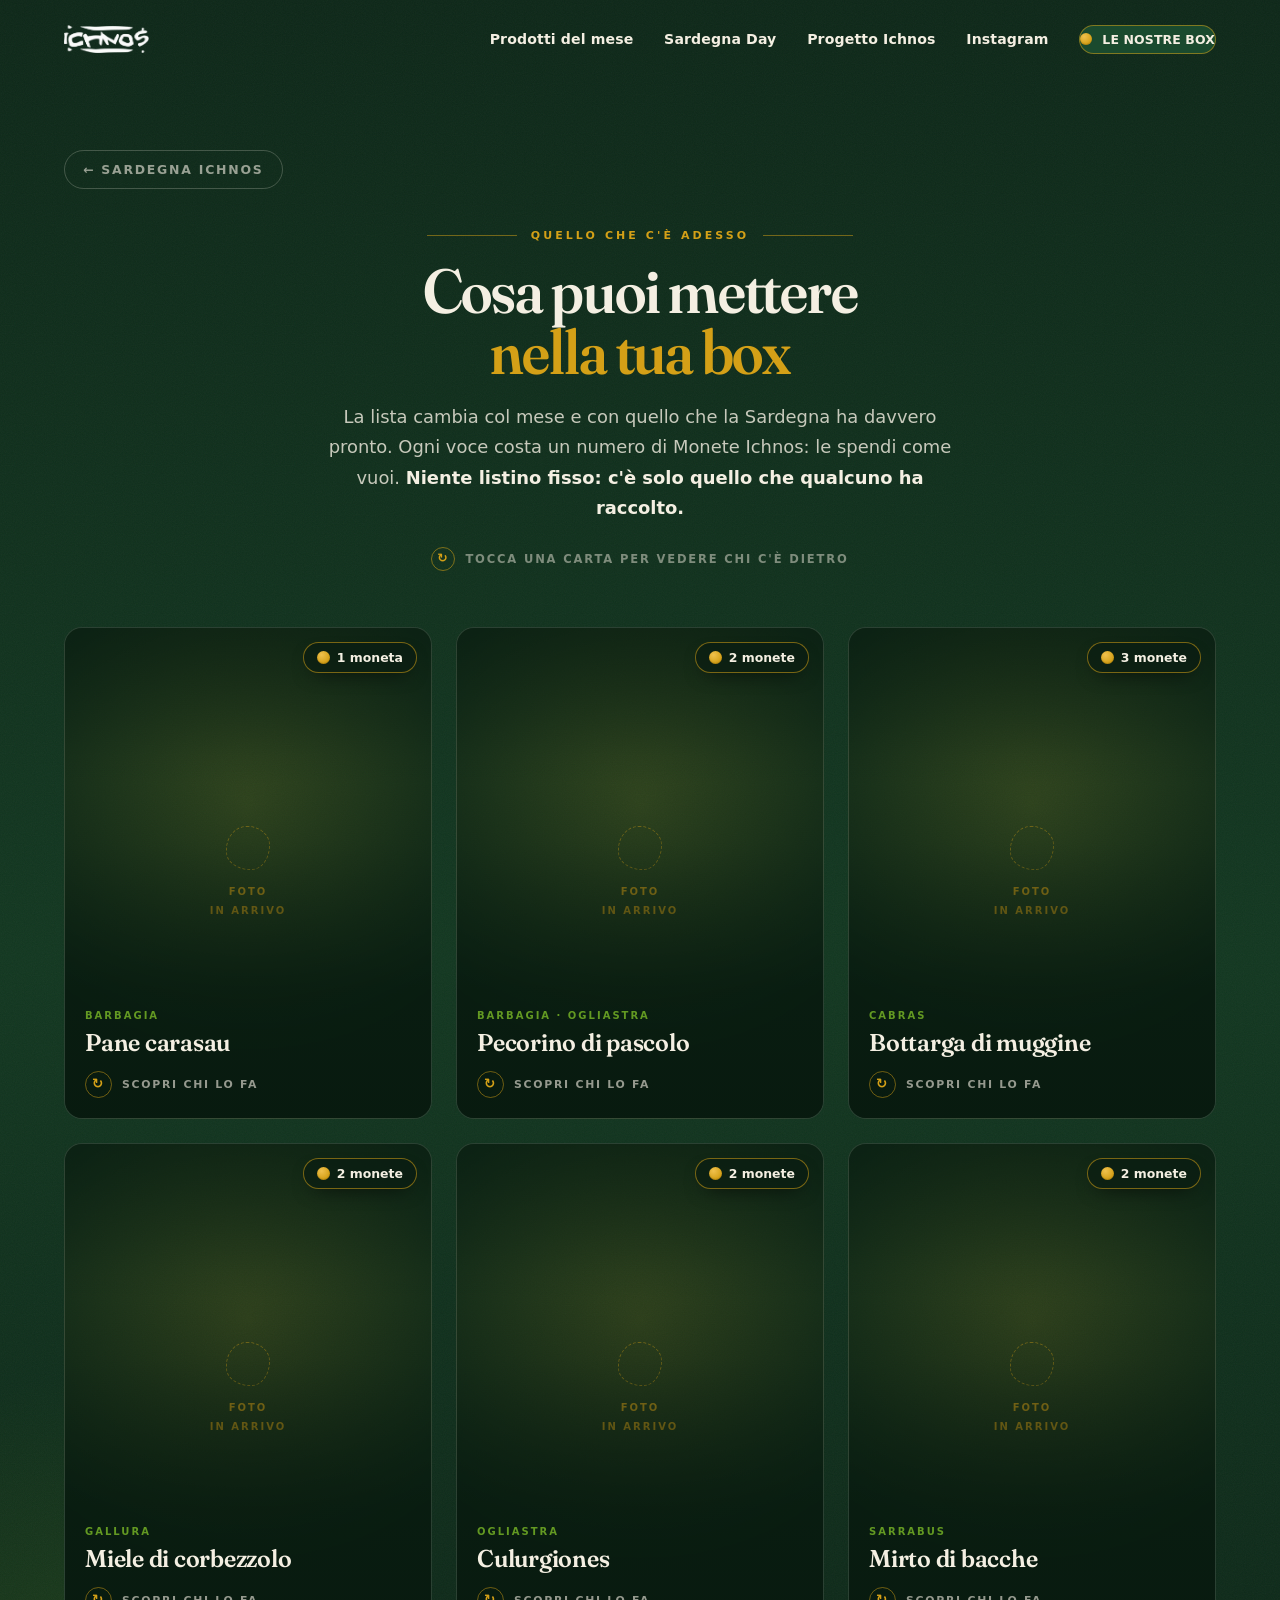
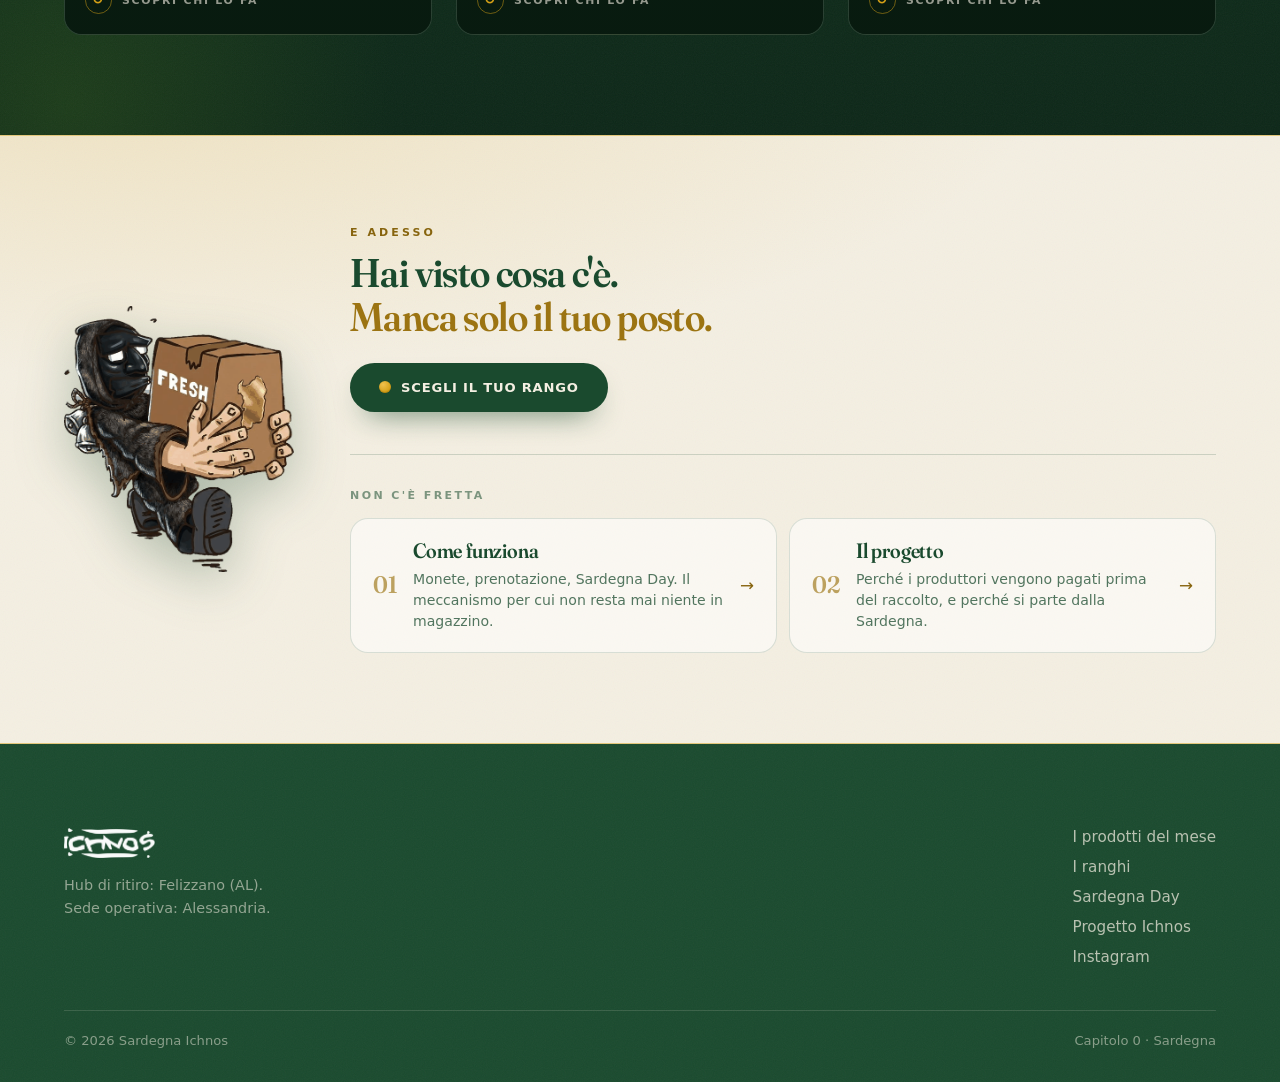
==== prodotti.html @ b957d4f6 "Add files via upload" ====
<!DOCTYPE html>
<html lang="it">
<head>
<meta charset="UTF-8">
<meta name="viewport" content="width=device-width, initial-scale=1">

<title>I prodotti del mese — Sardegna Ichnos</title>
<meta name="description" content="Cosa puoi mettere nella tua box questo mese: prodotti sardi da piccoli produttori, con il costo in Monete Ichnos. Si raccoglie solo ciò che è già prenotato.">
<link rel="canonical" href="https://samuelgavelli.github.io/ichnos-sito/prodotti.html">

<meta property="og:type" content="website">
<meta property="og:locale" content="it_IT">
<meta property="og:site_name" content="Sardegna Ichnos">
<meta property="og:url" content="https://samuelgavelli.github.io/ichnos-sito/prodotti.html">
<meta property="og:title" content="I prodotti del mese — Sardegna Ichnos">
<meta property="og:description" content="Quello che c'è adesso: prodotti sardi da piccoli produttori, col costo in Monete Ichnos.">
<meta property="og:image" content="https://samuelgavelli.github.io/ichnos-sito/img/og-ichnos.jpg">
<meta property="og:image:width" content="1200">
<meta property="og:image:height" content="630">
<meta name="twitter:card" content="summary_large_image">

<link rel="icon" type="image/png" href="favicon.png?v=1">
<link rel="apple-touch-icon" href="favicon.png?v=1">
<meta name="theme-color" content="#1a4a2e">

<link rel="preconnect" href="https://fonts.googleapis.com">
<link rel="preconnect" href="https://fonts.gstatic.com" crossorigin>
<link href="https://fonts.googleapis.com/css2?family=Fraunces:opsz,wght,SOFT,WONK@9..144,400..900,0..100,0..1&display=swap" rel="stylesheet">

<style>
/* ████████████████████████████████████████████████████████████████
   ICHNOS — I PRODOTTI DEL MESE
   1. Base e variabili
   2. Barra di navigazione   (prefisso ichnav-)
   3. Le carte dei prodotti  (prefisso pdm-)
   4. Scorciatoie di rientro (prefisso rientro-)
   5. Footer                 (prefisso ichfoot-)
   6. Movimento ridotto
   ████████████████████████████████████████████████████████████████ */

/* ═══════════════ 1. BASE E VARIABILI ═══════════════ */
:root{
  /* Palette brand */
  --verde-scuro:#1a4a2e;
  --verde-chiaro:#639922;   /* allineato al verde brand usato nei Ranghi */
  --oro:#D4A017;
  --inchiostro:#0d2718;     /* derivata: fondo profondo per il contrasto */
  --panna:#F4EFE2;          /* derivata: bianco caldo, leggibile sul verde */

  --font: system-ui, -apple-system, "Segoe UI", Roboto, sans-serif;
  --display: "Fraunces", Georgia, "Times New Roman", serif;
}

*{box-sizing:border-box;margin:0;padding:0}

html{
  scroll-behavior:smooth;
  -webkit-text-size-adjust:100%; text-size-adjust:100%;
  overflow-x:hidden;
}
/* niente attesa di 300 ms al tocco su niente di cliccabile */
a,button{touch-action:manipulation; -webkit-tap-highlight-color:rgba(212,160,23,.18)}
#ranghi,#prodotti-del-mese,#sardegna-day{scroll-margin-top:86px}
@media (max-width:899px){#ranghi,#prodotti-del-mese,#sardegna-day{scroll-margin-top:74px}}
body{background:var(--inchiostro); overflow-x:hidden}


/* ═══════════════ 2. BARRA DI NAVIGAZIONE ═══════════════ */
.ichnav{
  position:fixed; top:0; left:0; right:0; z-index:1100;   /* SOPRA il pannello: la X resta sempre toccabile */
  background:transparent;
  border-bottom:1px solid transparent;
  font-family:var(--font);
  transition:background .35s ease, border-color .35s ease, box-shadow .35s ease;
}
.ichnav-barra{
  max-width:1280px; margin:0 auto;
  padding:0 clamp(20px,5vw,72px);
  height:78px;
  display:flex; align-items:center; justify-content:space-between;
  transition:height .35s ease;
}
/* stato "scrollato": la barra diventa solida */
.ichnav.ridotta{
  background:rgba(244,239,226,.95);
  backdrop-filter:blur(14px); -webkit-backdrop-filter:blur(14px);
  border-bottom-color:rgba(212,160,23,.45);
  box-shadow:0 2px 22px rgba(13,39,24,.10);
}
.ichnav.ridotta .ichnav-barra{height:62px}

/* menu aperto: la barra sparisce e lascia solo marchio + X sul verde */
.ichnav.menu-aperto,
.ichnav.ridotta.menu-aperto{
  background:transparent; box-shadow:none; border-bottom-color:transparent;
  backdrop-filter:none; -webkit-backdrop-filter:none;
}
.ichnav.menu-aperto .ichnav-logo--chiaro{opacity:1}
.ichnav.menu-aperto .ichnav-logo--scuro{opacity:0}

/* marchio: bianco sull'hero, verde quando la barra diventa solida */
.ichnav-marchio{position:relative; display:block; line-height:0; height:28px; flex:none; transition:height .35s ease}
.ichnav-logo{height:100%; width:auto; display:block; transition:opacity .35s ease}
.ichnav-logo--scuro{position:absolute; top:0; left:0; opacity:0}
.ichnav.ridotta .ichnav-marchio{height:24px}
.ichnav.ridotta .ichnav-logo--chiaro{opacity:0}
.ichnav.ridotta .ichnav-logo--scuro{opacity:1}

.ichnav-linee{display:none; align-items:center; gap:clamp(18px,2.4vw,34px)}
.ichnav-linee a{
  font-size:.88rem; font-weight:600; letter-spacing:.01em;
  color:var(--panna); text-decoration:none; position:relative; padding:6px 0;
  transition:color .3s ease;
}
.ichnav.ridotta .ichnav-linee a{color:var(--verde-scuro)}
.ichnav-linee a::after{
  content:""; position:absolute; left:0; right:100%; bottom:0; height:1.5px;
  background:var(--oro); transition:right .3s ease;
}
.ichnav-linee a:hover{color:var(--oro)}
.ichnav-linee a:hover::after{right:0}

/* ── tasto LE NOSTRE BOX: pastiglia col gettone d'oro ── */
.ichnav-box{
  display:inline-flex; align-items:center; gap:10px;
  padding:12px 22px 12px 17px;
  border-radius:999px;
  background:var(--verde-scuro);
  color:var(--panna)!important;
  border:1.5px solid rgba(212,160,23,.55);
  font-size:.78rem!important; font-weight:800; letter-spacing:.09em; text-transform:uppercase;
  box-shadow:0 12px 28px -16px rgba(13,39,24,.95);
  transition:background .3s ease, color .3s ease, border-color .3s ease,
             transform .25s ease, box-shadow .3s ease;
}
.ichnav-box::after{display:none}
.ichnav-box:hover{
  background:var(--oro); color:var(--verde-scuro)!important; border-color:var(--oro);
  transform:translateY(-2px);
  box-shadow:0 18px 34px -16px rgba(212,160,23,.9);
}
.gettone{
  width:12px; height:12px; border-radius:50%; flex:none;
  background:radial-gradient(circle at 35% 30%,#f0c14d,var(--oro) 70%);
  box-shadow:inset 0 -1px 1px rgba(120,85,0,.35);
  transition:background .3s ease, transform .3s ease;
}
.ichnav-box:hover .gettone{background:var(--verde-scuro); transform:scale(1.2)}

/* ── tasto menu / chiudi ──────────────────────────────────────
   Chiuso: due trattini.  Aperto: pastiglia con scritto CHIUDI e la ✕.
   La parola c'è perché sul telefono una ✕ da sola si perde. */
.ichnav-tasto{
  display:flex; align-items:center; justify-content:flex-end;
  height:48px; padding:0 5px; margin-right:-5px;
  background:none; border:1.5px solid transparent; border-radius:999px;
  cursor:pointer; -webkit-tap-highlight-color:transparent; touch-action:manipulation;
  transition:background .3s ease, border-color .3s ease, padding .35s ease;
}
.ichnav-tratti{
  width:38px; height:48px; flex:none;
  display:flex; flex-direction:column; align-items:center; justify-content:center; gap:7px;
}
.ichnav-tratti i{
  display:block; width:26px; height:2.5px; border-radius:2px; background:var(--panna);
  transition:transform .35s cubic-bezier(.4,0,.2,1), background .3s ease;
}
.ichnav-chiudi{
  max-width:0; overflow:hidden; white-space:nowrap; opacity:0;
  font-size:.72rem; font-weight:800; letter-spacing:.2em; text-transform:uppercase;
  color:var(--panna);
  transition:max-width .35s ease, opacity .25s ease, padding .35s ease;
}
/* stato aperto */
.ichnav-tasto[aria-expanded="true"]{
  background:rgba(244,239,226,.13);
  border-color:rgba(244,239,226,.45);
  padding:0 5px 0 18px;
}
.ichnav-tasto[aria-expanded="true"] .ichnav-chiudi{max-width:90px; opacity:1; padding-right:8px}
.ichnav-tasto[aria-expanded="true"]:hover{background:rgba(212,160,23,.2); border-color:var(--oro)}
.ichnav-tasto[aria-expanded="true"]:active{transform:scale(.95)}

.ichnav.ridotta .ichnav-tratti i{background:var(--verde-scuro)}
.ichnav-tasto[aria-expanded="true"] .ichnav-tratti i,
.ichnav.ridotta .ichnav-tasto[aria-expanded="true"] .ichnav-tratti i{background:var(--panna)}
.ichnav-tasto[aria-expanded="true"] .ichnav-tratti i:nth-child(1){transform:translateY(4.75px) rotate(45deg)}
.ichnav-tasto[aria-expanded="true"] .ichnav-tratti i:nth-child(2){transform:translateY(-4.75px) rotate(-45deg)}

/* ── pannello a cascata ── */
.ichnav-menu{
  position:fixed; inset:0; z-index:1050; background:var(--verde-scuro);
  font-family:var(--font);
  display:flex; flex-direction:column;
  padding:96px 22px 40px;
  padding-bottom:calc(40px + env(safe-area-inset-bottom,0px));
  clip-path:inset(0 0 100% 0);
  transition:clip-path .55s cubic-bezier(.76,0,.24,1);
  overflow-y:auto; -webkit-overflow-scrolling:touch; overscroll-behavior:contain;
}
.ichnav-menu.aperto{clip-path:inset(0 0 0 0)}
/* margin:auto invece di justify-content:center: se il telefono è basso
   il menu scorre invece di tagliare la prima voce */
.ichnav-lista{max-width:820px; width:100%; margin:auto; position:relative; z-index:2}
.ichnav-voce{
  display:flex; align-items:baseline; justify-content:space-between; gap:18px;
  text-decoration:none; color:#fff; padding:20px 0;
  border-bottom:1px solid rgba(255,255,255,.13);
  opacity:0; transform:translateY(18px);
  transition:opacity .5s ease, transform .5s ease, padding-left .3s ease;
}
.ichnav-menu.aperto .ichnav-voce{opacity:1; transform:none}
.ichnav-menu.aperto .ichnav-voce:nth-child(1){transition-delay:.16s}
.ichnav-menu.aperto .ichnav-voce:nth-child(2){transition-delay:.22s}
.ichnav-menu.aperto .ichnav-voce:nth-child(3){transition-delay:.28s}
.ichnav-menu.aperto .ichnav-voce:nth-child(4){transition-delay:.34s}

.ichnav-etichetta{font-size:clamp(1.6rem,7vw,2.4rem); font-weight:800; letter-spacing:-.03em; line-height:1.05}
.ichnav-nota{
  display:block; margin-top:7px; font-size:.83rem; font-weight:400;
  color:rgba(255,255,255,.5);
}
/* sul telefono la freccia si vede sempre: senza mouse non c'è hover */
.ichnav-freccia{color:var(--oro); font-size:1.4rem; flex:none; transition:transform .3s ease}
@media (hover:hover) and (pointer:fine){
  .ichnav-freccia{opacity:0; transform:translateX(-8px); transition:opacity .3s ease, transform .3s ease}
  .ichnav-voce:hover .ichnav-freccia{opacity:1; transform:none}
  .ichnav-voce:hover{padding-left:12px}
}

.ichnav-cta{
  display:flex; align-items:center; justify-content:center; gap:12px;
  margin-top:34px; text-decoration:none;
  background:var(--oro); color:var(--verde-scuro);
  font-weight:800; font-size:1rem; letter-spacing:.06em; text-transform:uppercase;
  padding:19px; border-radius:999px;
  opacity:0; transform:translateY(18px);
  transition:opacity .5s ease .4s, transform .5s ease .4s, background .25s ease;
}
.ichnav-menu.aperto .ichnav-cta{opacity:1; transform:none}
.ichnav-cta .gettone{background:var(--verde-scuro)}
.ichnav-cta:hover{background:var(--panna)}
.ichnav-torna{
  display:block; width:100%; margin-top:14px;
  background:none; border:1px solid rgba(255,255,255,.22); border-radius:999px;
  color:rgba(255,255,255,.7); font-family:inherit;
  font-size:.78rem; font-weight:700; letter-spacing:.14em; text-transform:uppercase;
  padding:15px; cursor:pointer; touch-action:manipulation;
  opacity:0; transform:translateY(18px);
  transition:opacity .5s ease .46s, transform .5s ease .46s, background .25s ease, color .25s ease;
}
.ichnav-menu.aperto .ichnav-torna{opacity:1; transform:none}
.ichnav-torna:hover,.ichnav-torna:active{background:rgba(255,255,255,.08); color:#fff}

.ichnav-piede{
  margin-top:22px; font-size:.76rem; letter-spacing:.16em; text-transform:uppercase;
  color:rgba(255,255,255,.35); text-align:center;
  opacity:0; transition:opacity .5s ease .56s;
}
.ichnav-menu.aperto .ichnav-piede{opacity:1}

.ichnav a:focus-visible,.ichnav-tasto:focus-visible,
.ichnav-menu a:focus-visible,.ichnav-torna:focus-visible{
  outline:2px solid var(--oro); outline-offset:4px;
}

/* sul telefono la barra ruba meno schermo */
@media (max-width:899px){
  .ichnav-barra{height:66px}
  .ichnav.ridotta .ichnav-barra{height:58px}
  .ichnav-marchio{height:25px}
  .ichnav.ridotta .ichnav-marchio{height:22px}
  .ichnav-menu{padding-top:86px}
  .ichnav-etichetta{font-size:clamp(1.5rem,6.4vw,2rem)}
  .ichnav-voce{padding:17px 0}
  .ichnav-cta{margin-top:26px; padding:17px}
}

@media (min-width:900px){
  .ichnav-linee{display:flex}
  .ichnav-tasto{display:none}
  .ichnav-menu{display:none}
}


/* ═══════════════ 3. LE CARTE DEI PRODOTTI ═══════════════ */
.pdm{
  position:relative; overflow:hidden;
  background:linear-gradient(180deg,var(--inchiostro) 0%,#123720 55%,var(--inchiostro) 100%);
  color:var(--panna); font-family:var(--font);
  padding:clamp(72px,10vw,116px) clamp(20px,5vw,72px) clamp(64px,9vw,100px);
}
.pdm::before{
  content:""; position:absolute; z-index:0; pointer-events:none;
  width:700px; height:700px; left:-280px; bottom:-320px;
  background:radial-gradient(circle,rgba(99,153,34,.18),transparent 66%);
}
.pdm::after{
  content:""; position:absolute; inset:0; z-index:0; pointer-events:none; opacity:.05;
  background-image:url("data:image/svg+xml,%3Csvg xmlns='http://www.w3.org/2000/svg' width='140' height='140'%3E%3Cfilter id='n'%3E%3CfeTurbulence type='fractalNoise' baseFrequency='.9' numOctaves='3'/%3E%3C/filter%3E%3Crect width='140' height='140' filter='url(%23n)'/%3E%3C/svg%3E");
}
.pdm-dentro{position:relative; z-index:1; max-width:1160px; margin:0 auto}

/* ── intestazione ── */
.pdm-testa{max-width:660px; margin:0 auto; text-align:center}
.pdm-eyebrow{
  display:flex; align-items:center; justify-content:center; gap:14px;
  font-size:11px; font-weight:700; letter-spacing:.28em; text-transform:uppercase;
  color:var(--oro); margin:0 0 18px;
}
.pdm-eyebrow::before,.pdm-eyebrow::after{
  content:""; height:1px; flex:1; max-width:90px; background:var(--oro); opacity:.5;
}
.pdm-titolo{
  font-family:var(--display);
  font-size:clamp(2.2rem,6.4vw,3.9rem); font-weight:600; line-height:.98;
  letter-spacing:-.02em; margin:0 0 20px;
  font-variation-settings:'SOFT' 40,'WONK' 1,'opsz' 100;
}
.pdm-titolo em{font-style:normal; color:var(--oro); display:block}
.pdm-lead{
  font-size:clamp(1rem,1.4vw,1.16rem); line-height:1.68;
  color:rgba(244,239,226,.8); margin:0 auto;
}
.pdm-lead b{color:var(--panna); font-weight:600}

/* ── suggerimento sotto l'intestazione ── */
.pdm-suggerimento{
  display:flex; align-items:center; justify-content:center; gap:10px;
  margin:24px auto 0; font-size:.72rem; font-weight:800;
  letter-spacing:.16em; text-transform:uppercase; color:rgba(244,239,226,.48);
}
.pdm-suggerimento i{
  font-style:normal; display:grid; place-items:center; flex:none;
  width:24px; height:24px; border-radius:50%; font-size:.78rem; line-height:1;
  border:1px solid rgba(212,160,23,.55); color:var(--oro);
}

/* ── griglia dei prodotti ── */
.pdm-griglia{
  display:grid; grid-template-columns:1fr; gap:20px;
  margin:clamp(34px,5vw,56px) 0 0;
}

/* La carta è un contenitore con prospettiva: l'altezza vale per
   entrambe le facce, quindi si fissa qui e non dipende dal testo. */
.pdm-carta{
  --h:452px;
  position:relative; height:var(--h); perspective:1500px;
  opacity:0; transform:translateY(22px);
  transition:transform .45s cubic-bezier(.2,.8,.3,1);
}
.pdm-carta.is-visibile{
  opacity:1; transform:none;
  transition:opacity .7s ease, transform .7s cubic-bezier(.2,.8,.3,1);
}

.pdm-flip{
  position:relative; width:100%; height:100%;
  transform-style:preserve-3d;
  transition:transform .74s cubic-bezier(.4,.05,.2,1);
}
.pdm-carta.girata .pdm-flip{transform:rotateY(180deg)}

.pdm-faccia{
  position:absolute; inset:0; overflow:hidden;
  border-radius:18px;
  border:1px solid rgba(244,239,226,.13);
  -webkit-backface-visibility:hidden; backface-visibility:hidden;
  transition:border-color .4s ease, box-shadow .45s ease;
}

/* ═══ FRONTE: foto a tutto campo, costo in monete, nome ═══ */
.pdm-fronte{
  background:radial-gradient(circle at 50% 36%,rgba(212,160,23,.16),rgba(13,39,24,.94) 72%);
  color:var(--panna); cursor:pointer;
}
.pdm-foto{position:absolute; inset:0; display:grid; place-items:center; overflow:hidden}
.pdm-foto img{
  width:100%; height:100%; object-fit:cover; display:block;
  transition:transform .8s cubic-bezier(.2,.8,.3,1);
}
.pdm-foto.vuota img{display:none}
.pdm-segnaposto{
  display:none; text-align:center; padding:18px;
  font-size:10px; font-weight:700; letter-spacing:.2em; text-transform:uppercase;
  color:rgba(212,160,23,.8); line-height:1.9;
}
.pdm-foto.vuota .pdm-segnaposto{display:block}
.pdm-segnaposto span{
  display:block; width:44px; height:44px; margin:0 auto 12px;
  border:1.5px dashed rgba(212,160,23,.5);
  border-radius:48% 52% 43% 57% / 55% 45% 58% 42%;
}
/* velo: rende leggibile il testo su qualsiasi foto */
.pdm-velo{
  position:absolute; inset:0; pointer-events:none;
  background:
    linear-gradient(to top,rgba(8,26,15,.96) 0%,rgba(8,26,15,.8) 26%,rgba(8,26,15,.2) 56%,rgba(8,26,15,0) 74%),
    linear-gradient(to bottom,rgba(8,26,15,.5),rgba(8,26,15,0) 32%);
}
.pdm-costo{
  position:absolute; top:14px; right:14px; z-index:2;
  display:inline-flex; align-items:center; gap:7px;
  padding:7px 13px; border-radius:999px;
  background:rgba(9,28,17,.6);
  -webkit-backdrop-filter:blur(8px); backdrop-filter:blur(8px);
  border:1px solid rgba(212,160,23,.55);
  font-size:.78rem; font-weight:800; color:var(--panna);
  font-variant-numeric:tabular-nums; white-space:nowrap;
  box-shadow:0 8px 20px -10px rgba(0,0,0,.8);
}
.pdm-gettone{
  width:13px; height:13px; border-radius:50%; flex:none;
  background:radial-gradient(circle at 35% 30%,#f0c14d,var(--oro) 70%);
  box-shadow:inset 0 -1px 1px rgba(120,85,0,.35);
}
.pdm-fronte-testo{position:absolute; left:0; right:0; bottom:0; z-index:2; padding:22px 20px 20px}
.pdm-zona{
  font-size:10px; font-weight:800; letter-spacing:.2em; text-transform:uppercase;
  color:var(--verde-chiaro); margin:0 0 8px;
}
.pdm-nome{
  font-family:var(--display); font-size:clamp(1.3rem,3.4vw,1.52rem);
  font-weight:600; line-height:1.12; letter-spacing:-.01em; margin:0;
  font-variation-settings:'SOFT' 40,'WONK' 1,'opsz' 60;
}
.pdm-gira{
  display:inline-flex; align-items:center; gap:10px; margin:14px 0 0;
  font-size:.68rem; font-weight:800; letter-spacing:.16em; text-transform:uppercase;
  color:rgba(244,239,226,.6); transition:color .3s ease;
}
.pdm-gira i{
  font-style:normal; display:grid; place-items:center; flex:none;
  width:27px; height:27px; border-radius:50%; font-size:.85rem; line-height:1;
  border:1px solid rgba(212,160,23,.5); color:var(--oro);
  transition:background .35s ease, color .35s ease, border-color .35s ease, transform .55s ease;
}

/* ═══ RETRO: produttore, località, descrizione ═══ */
.pdm-retro{
  transform:rotateY(180deg);
  background:linear-gradient(158deg,#16412a 0%,#0d2718 64%);
  border-color:rgba(212,160,23,.32);
  color:var(--panna);
  display:grid; grid-template-rows:auto auto minmax(0,1fr) auto;
  padding:22px 20px 18px;
}
.pdm-retro::before{
  content:""; position:absolute; left:20px; right:20px; top:0; height:2px;
  background:linear-gradient(90deg,transparent,var(--oro),transparent); opacity:.6;
}
.pdm-retro-testa{margin-bottom:14px}
.pdm-retro-nome{
  font-family:var(--display); font-size:1.24rem; font-weight:600;
  line-height:1.15; letter-spacing:-.01em; margin:0;
  font-variation-settings:'SOFT' 40,'WONK' 1,'opsz' 60;
}

/* scheda sempre visibile: non scorre mai */
.pdm-scheda{margin:0; border-top:1px solid rgba(244,239,226,.14)}
.pdm-scheda>div{
  display:flex; align-items:center; justify-content:space-between; gap:14px;
  padding:8px 0; border-bottom:1px solid rgba(244,239,226,.09);
}
.pdm-scheda dt{
  font-size:9px; font-weight:800; letter-spacing:.18em; text-transform:uppercase;
  color:rgba(244,239,226,.42); flex:none;
}
.pdm-scheda dd{
  margin:0; font-size:.82rem; font-weight:600; text-align:right;
  display:inline-flex; align-items:center; gap:7px; color:rgba(244,239,226,.9);
}
.pdm-attesa{
  width:7px; height:7px; border-radius:50%; flex:none; background:var(--oro);
  animation:pdm-respira 2.6s ease-in-out infinite;
}
@keyframes pdm-respira{0%,100%{opacity:1}50%{opacity:.3}}

/* la descrizione lunga: unica parte che scorre */
.pdm-retro-scroll{position:relative; min-height:0; margin:14px 0 12px}
.pdm-retro-corpo{
  height:100%; overflow-y:auto; padding-right:6px;
  scrollbar-width:thin; scrollbar-color:rgba(212,160,23,.45) transparent;
  -webkit-overflow-scrolling:touch; overscroll-behavior:contain;
}
.pdm-retro-corpo::-webkit-scrollbar{width:3px}
.pdm-retro-corpo::-webkit-scrollbar-thumb{background:rgba(212,160,23,.45); border-radius:3px}
.pdm-sfuma{
  position:absolute; left:0; right:6px; bottom:0; height:36px; pointer-events:none;
  background:linear-gradient(to top,#0d2718 8%,rgba(13,39,24,0));
  opacity:0; transition:opacity .3s ease;
}
.pdm-retro-scroll.ha-altro .pdm-sfuma{opacity:1}
.pdm-desc{margin:0; font-size:.89rem; line-height:1.64; color:rgba(244,239,226,.78)}

.pdm-retro-piede{
  display:flex; align-items:center; justify-content:space-between; gap:12px;
  padding-top:14px; border-top:1px solid rgba(244,239,226,.12);
}
.pdm-costo--retro{
  position:static; top:auto; right:auto; padding:6px 11px; font-size:.74rem;
  background:rgba(212,160,23,.12); box-shadow:none;
  -webkit-backdrop-filter:none; backdrop-filter:none;
}
.pdm-torna{
  appearance:none; -webkit-appearance:none; cursor:pointer;
  display:inline-flex; align-items:center; gap:8px;
  padding:10px 15px; border-radius:999px;
  background:none; border:1px solid rgba(244,239,226,.24);
  color:rgba(244,239,226,.72); font-family:var(--font);
  font-size:.66rem; font-weight:800; letter-spacing:.16em; text-transform:uppercase;
  transition:border-color .3s ease, color .3s ease, background .3s ease;
}
.pdm-torna:hover{border-color:var(--oro); color:var(--oro); background:rgba(212,160,23,.08)}

.pdm a:focus-visible,.pdm-torna:focus-visible{outline:3px solid var(--oro); outline-offset:3px}
.pdm-fronte:focus-visible{outline:3px solid var(--oro); outline-offset:-5px}

@media (hover:hover) and (pointer:fine){
  .pdm-carta.is-visibile:hover{transform:translateY(-6px)}
  .pdm-carta:hover .pdm-faccia{
    border-color:rgba(212,160,23,.5);
    box-shadow:0 30px 56px -28px rgba(0,0,0,.65);
  }
  .pdm-carta:hover .pdm-foto img{transform:scale(1.06)}
  .pdm-carta:hover .pdm-gira{color:var(--panna)}
  .pdm-carta:hover .pdm-gira i{background:var(--oro); color:#0d2718; transform:rotate(180deg)}
}

/* ── telefono: striscia che si sfoglia col dito ── */
@media (max-width:639px){
  .pdm{padding-left:16px; padding-right:16px}
  .pdm-griglia{
    display:flex; gap:14px; margin-top:32px;
    margin-left:calc(clamp(20px,5vw,72px) * -1);
    margin-right:calc(clamp(20px,5vw,72px) * -1);
    padding:4px clamp(20px,5vw,72px);
    overflow-x:auto; overscroll-behavior-x:contain;
    scroll-snap-type:x mandatory;
    scroll-padding-left:clamp(20px,5vw,72px);
    -webkit-overflow-scrolling:touch; scrollbar-width:none;
  }
  .pdm-griglia::-webkit-scrollbar{display:none}
  .pdm-carta{--h:470px; flex:0 0 79%; max-width:306px; scroll-snap-align:start}
  .pdm-fronte-testo{padding:20px 18px 18px}
  .pdm-retro{padding:20px 18px 16px}
  .pdm-desc{font-size:.86rem}
  .pdm-scorri{display:flex}
}
.pdm-scorri{
  display:none; align-items:center; justify-content:center; gap:9px;
  margin-top:16px; font-size:.74rem; font-weight:700;
  letter-spacing:.18em; text-transform:uppercase; color:rgba(244,239,226,.45);
}
.pdm-scorri span{animation:pdm-dito 2.2s ease-in-out infinite}
@keyframes pdm-dito{0%,100%{transform:translateX(0)}50%{transform:translateX(6px)}}

@media (min-width:640px){
  .pdm-griglia{grid-template-columns:repeat(2,1fr)}
  .pdm-carta{--h:474px}
}
@media (min-width:1000px){
  .pdm-griglia{grid-template-columns:repeat(3,1fr); gap:24px}
  .pdm-carta{--h:492px}
}




/* ═══════════════ 4. SCORCIATOIE DI RIENTRO ═══════════════ */
/* Unica fascia chiara della pagina: carta, non verde.
   L'oro puro non regge su fondo chiaro, qui si usa --oro-terra. */
.rientro{
  --oro-terra:#9c7412;   /* oro per i corpi grandi */
  --oro-fine:#87640e;    /* oro per i testi piccoli: più scuro, leggibile */
  position:relative; overflow:hidden;
  background:var(--panna); color:var(--verde-scuro); font-family:var(--font);
  border-top:1px solid rgba(212,160,23,.5);
  border-bottom:1px solid rgba(212,160,23,.5);
  padding:clamp(58px,8vw,90px) clamp(20px,5vw,72px);
}
.rientro::before{
  content:""; position:absolute; inset:0; pointer-events:none;
  background:radial-gradient(120% 82% at 10% -10%,rgba(212,160,23,.16),transparent 60%);
}
.rientro::after{
  content:""; position:absolute; inset:0; pointer-events:none; opacity:.05;
  background-image:url("data:image/svg+xml,%3Csvg xmlns='http://www.w3.org/2000/svg' width='140' height='140'%3E%3Cfilter id='n'%3E%3CfeTurbulence type='fractalNoise' baseFrequency='.9' numOctaves='3'/%3E%3C/filter%3E%3Crect width='140' height='140' filter='url(%23n)'/%3E%3C/svg%3E");
}
.rientro-dentro{
  position:relative; z-index:1; max-width:1160px; margin:0 auto;
  display:grid; gap:clamp(18px,4vw,44px); align-items:center;
}
.rientro-mascotte{
  width:min(200px,50vw); height:auto; display:block; margin:0 auto;
  filter:drop-shadow(0 16px 26px rgba(26,74,46,.3));
}
.rientro-occhiello{
  font-size:11px; font-weight:800; letter-spacing:.28em; text-transform:uppercase;
  color:var(--oro-fine); margin:0 0 12px;
}
.rientro-titolo{
  font-family:var(--display);
  font-variation-settings:'SOFT' 40,'WONK' 1,'opsz' 90;
  font-size:clamp(1.6rem,4.4vw,2.5rem); font-weight:600;
  letter-spacing:-.015em; line-height:1.1; margin:0 0 24px;
  color:var(--verde-scuro);
}
.rientro-titolo em{font-style:normal; color:var(--oro-terra); display:block}
.rientro-tasti{display:flex; flex-wrap:wrap; gap:12px}
.rientro-btn{
  display:inline-flex; align-items:center; justify-content:center; gap:10px;
  padding:16px 28px; border-radius:999px; text-decoration:none;
  background:var(--verde-scuro); color:var(--panna);
  font-weight:800; font-size:.82rem; letter-spacing:.06em; text-transform:uppercase;
  border:1.5px solid transparent;
  box-shadow:0 14px 30px -16px rgba(26,74,46,.9);
  transition:background .3s ease, color .3s ease, transform .25s ease, box-shadow .3s ease;
}
.rientro-btn:hover{
  background:var(--verde-chiaro); color:#0d2718; transform:translateY(-2px);
  box-shadow:0 18px 34px -16px rgba(99,153,34,.9);
}
.rientro-btn .freccia{transition:transform .3s ease}
.rientro-btn:hover .freccia{transform:translateX(4px)}
.rientro a:focus-visible{outline:3px solid var(--verde-scuro); outline-offset:3px}

/* ── DUE PORTE — come funziona / il progetto ── */
.porte{margin-top:clamp(30px,5vw,42px); padding-top:clamp(26px,4vw,34px);
  border-top:1px solid rgba(26,74,46,.18)}
.porte-occhiello{font-size:11px; font-weight:700; letter-spacing:.22em;
  text-transform:uppercase; color:rgba(26,74,46,.55); margin:0 0 16px}
.porte-griglia{display:grid; gap:12px}
.porta{
  position:relative; overflow:hidden;
  display:grid; grid-template-columns:auto 1fr auto; align-items:center; gap:16px;
  padding:20px 22px; border-radius:18px; text-decoration:none;
  background:rgba(255,255,255,.55); border:1px solid rgba(26,74,46,.15);
  color:var(--verde-scuro);
  transition:border-color .3s ease, background .3s ease, transform .3s ease, box-shadow .3s ease;
}
.porta::before{content:""; position:absolute; left:0; top:50%; transform:translateY(-50%);
  width:3px; height:0; background:var(--oro); border-radius:0 3px 3px 0;
  transition:height .35s ease}
.porta-num{font-family:var(--display); font-variation-settings:'SOFT' 40,'WONK' 1,'opsz' 90;
  font-size:1.5rem; font-weight:600; color:var(--oro-terra); opacity:.65; line-height:1;
  transition:opacity .3s ease}
.porta-titolo{display:block; font-family:var(--display);
  font-variation-settings:'SOFT' 40,'WONK' 1,'opsz' 90;
  font-size:clamp(1.12rem,3.4vw,1.3rem); font-weight:600;
  letter-spacing:-.01em; line-height:1.2; margin-bottom:5px}
.porta-nota{display:block; font-size:.88rem; line-height:1.5; color:rgba(26,74,46,.75)}
.porta-freccia{font-size:1.05rem; color:var(--oro-fine); transition:transform .3s ease}
.porta:hover{
  background:#fff; border-color:rgba(212,160,23,.6); transform:translateY(-2px);
  box-shadow:0 16px 30px -20px rgba(26,74,46,.55);
}
.porta:hover::before{height:52%}
.porta:hover .porta-num{opacity:1}
.porta:hover .porta-freccia{transform:translateX(5px)}
@media (min-width:760px){.porte-griglia{grid-template-columns:1fr 1fr}}

@media (max-width:639px){
  .rientro-tasti{flex-direction:column}
  .rientro-btn{width:100%}
}
@media (min-width:760px){
  .rientro-dentro{grid-template-columns:auto 1fr; gap:clamp(30px,5vw,56px)}
  .rientro-mascotte{margin:0; width:min(230px,24vw)}
}

/* briciola: torna alla home, in alto a sinistra */
.pdm-indietro{
  display:inline-flex; align-items:center; gap:8px;
  margin-bottom:clamp(26px,4vw,40px);
  font-size:.78rem; font-weight:700; letter-spacing:.14em; text-transform:uppercase;
  color:rgba(244,239,226,.6); text-decoration:none;
  border:1px solid rgba(244,239,226,.22); border-radius:999px;
  padding:11px 18px; touch-action:manipulation;
  transition:color .25s ease, border-color .25s ease, background .25s ease;
}
.pdm-indietro:hover{color:var(--oro); border-color:rgba(212,160,23,.6); background:rgba(212,160,23,.08)}

/* questa è una pagina intera, non una sezione: più aria sotto la barra */
.pdm-pagina{padding-top:clamp(104px,14vw,150px)}


/* ═══════════════ 5. FOOTER ═══════════════ */
.ichfoot{
  background:var(--verde-scuro);
  color:var(--panna);
  font-family:var(--font);
  padding:clamp(56px,8vw,84px) clamp(24px,5vw,72px) 34px;
  position:relative;
  overflow:hidden;
}
.ichfoot::before{
  content:""; position:absolute; inset:0; pointer-events:none; opacity:.05;
  background-image:url("data:image/svg+xml,%3Csvg xmlns='http://www.w3.org/2000/svg' width='140' height='140'%3E%3Cfilter id='n'%3E%3CfeTurbulence type='fractalNoise' baseFrequency='.9' numOctaves='3'/%3E%3C/filter%3E%3Crect width='140' height='140' filter='url(%23n)'/%3E%3C/svg%3E");
}
.ichfoot-inner{max-width:1160px; margin:0 auto; position:relative; z-index:2}

/* ---------- Marchio, indirizzi, link ---------- */
.ichfoot-alto{
  display:flex; flex-wrap:wrap; gap:34px; justify-content:space-between;
  align-items:flex-start; padding:0;
}
.ichfoot-logo{height:30px; width:auto; display:block}
.ichfoot-sede{
  margin:16px 0 0; font-size:.9rem; line-height:1.6;
  color:rgba(244,239,226,.55); max-width:280px;
}
.ichfoot-link{display:flex; flex-direction:column; gap:12px}
.ichfoot-link a{
  color:rgba(244,239,226,.72); text-decoration:none; font-size:.95rem;
  transition:color .2s ease;
}
.ichfoot-link a:hover{color:var(--oro)}
.ichfoot-riga{
  margin-top:44px; padding-top:22px;
  border-top:1px solid rgba(244,239,226,.14);
  display:flex; flex-wrap:wrap; gap:12px; justify-content:space-between;
  font-size:.82rem; color:rgba(244,239,226,.5);
}
.ichfoot a:focus-visible{outline:3px solid var(--oro); outline-offset:3px}


/* ═══════════════ 6. MOVIMENTO RIDOTTO ═══════════════ */
@media (prefers-reduced-motion: reduce) {
  *, *::before, *::after {
    animation: none !important;
    transition-duration: .01ms !important;
  }
  html { scroll-behavior: auto; }
  .pdm-carta { opacity: 1; transform: none; }
}
</style>
</head>
<body>

<!-- ████████████████████████████████████████████████████████████
     BARRA DI NAVIGAZIONE
     ████████████████████████████████████████████████████████████ -->
<header class="ichnav" id="ichnav">
  <div class="ichnav-barra">
    <a href="index.html" class="ichnav-marchio" aria-label="Ichnos — home">
      <img class="ichnav-logo ichnav-logo--chiaro" src="img/logo-bianco.png" alt="Ichnos">
      <img class="ichnav-logo ichnav-logo--scuro" src="img/logo-verde.png" alt="" aria-hidden="true">
    </a>

    <nav class="ichnav-linee" aria-label="Principale">
      <a href="#prodotti-del-mese">Prodotti del mese</a>
      <a href="index.html#sardegna-day">Sardegna Day</a>
      <a href="progetto.html">Progetto Ichnos</a>
      <a href="https://instagram.com/projectichnos" target="_blank" rel="noopener">Instagram</a>
      <a href="index.html#ranghi" class="ichnav-box"><span class="gettone" aria-hidden="true"></span>Le nostre BOX</a>
    </nav>

    <button class="ichnav-tasto" id="ichnavTasto" aria-expanded="false"
            aria-controls="ichnavMenu" aria-label="Apri il menu">
      <span class="ichnav-chiudi" aria-hidden="true">Chiudi</span>
      <span class="ichnav-tratti" aria-hidden="true"><i></i><i></i></span>
    </button>
  </div>
</header>

<nav class="ichnav-menu" id="ichnavMenu" aria-label="Menu">
  <div class="ichnav-lista">
    <a class="ichnav-voce" href="#prodotti-del-mese">
      <span class="ichnav-etichetta">Prodotti del mese
        <span class="ichnav-nota">Cosa arriva nella box di questo mese</span>
      </span>
      <span class="ichnav-freccia" aria-hidden="true">→</span>
    </a>
    <a class="ichnav-voce" href="index.html#sardegna-day">
      <span class="ichnav-etichetta">Sardegna Day
        <span class="ichnav-nota">Il ciclo del mese, dal vivo</span>
      </span>
      <span class="ichnav-freccia" aria-hidden="true">→</span>
    </a>
    <a class="ichnav-voce" href="progetto.html">
      <span class="ichnav-etichetta">Progetto Ichnos
        <span class="ichnav-nota">Il metodo, il sigillo, le prossime regioni</span>
      </span>
      <span class="ichnav-freccia" aria-hidden="true">→</span>
    </a>
    <a class="ichnav-voce" href="https://instagram.com/projectichnos" target="_blank" rel="noopener">
      <span class="ichnav-etichetta">Instagram
        <span class="ichnav-nota">@projectichnos</span>
      </span>
      <span class="ichnav-freccia" aria-hidden="true">→</span>
    </a>

    <a class="ichnav-cta" href="index.html#ranghi"><span class="gettone" aria-hidden="true"></span>Le nostre BOX</a>

    <!-- secondo modo per uscire: in fondo, dove arriva il pollice -->
    <button class="ichnav-torna" type="button" id="ichnavTorna">&larr; Torna alla pagina</button>
    <p class="ichnav-piede">Hub di ritiro · Felizzano (AL)</p>
  </div>
</nav>


<!-- ████████████████████████████████████████████████████████████
     I PRODOTTI DEL MESE
     ⚙️ DA AGGIORNARE OGNI MESE: le 6 carte qui sotto.
     Foto in /img/prodotti/ (jpg, lato lungo ~1200px).
     Finché la foto manca, la carta mostra da sola il segnaposto.
     ████████████████████████████████████████████████████████████ -->
<section class="pdm pdm-pagina" id="prodotti-del-mese">
  <div class="pdm-dentro">

    <a class="pdm-indietro" href="index.html">&larr; Sardegna Ichnos</a>

    <div class="pdm-testa">
      <p class="pdm-eyebrow">Quello che c'è adesso</p>
      <h1 class="pdm-titolo">Cosa puoi mettere<em>nella tua box</em></h1>
      <p class="pdm-lead">
        La lista cambia col mese e con quello che la Sardegna ha davvero pronto.
        Ogni voce costa un numero di Monete Ichnos: le spendi come vuoi.
        <b>Niente listino fisso: c'è solo quello che qualcuno ha raccolto.</b>
      </p>
      <p class="pdm-suggerimento"><i aria-hidden="true">&#8635;</i>Tocca una carta per vedere chi c'&egrave; dietro</p>
    </div>

    <div class="pdm-griglia">

      <!-- ─────────── Pane carasau ─────────── -->
      <article class="pdm-carta">
        <div class="pdm-flip">

          <!-- FRONTE -->
          <div class="pdm-fronte pdm-faccia" role="button" tabindex="0" aria-expanded="false"
               aria-label="Pane carasau — 1 moneta. Apri la scheda del produttore">
            <div class="pdm-foto">
              <img src="img/prodotti/pane-carasau.jpg" alt="Pane carasau" decoding="async"
                   onerror="this.closest('.pdm-foto').classList.add('vuota')">
              <p class="pdm-segnaposto" aria-hidden="true"><span></span>Foto<br>in arrivo</p>
            </div>
            <div class="pdm-velo" aria-hidden="true"></div>
            <span class="pdm-costo"><span class="pdm-gettone" aria-hidden="true"></span>1&nbsp;moneta</span>
            <div class="pdm-fronte-testo">
              <p class="pdm-zona">Barbagia</p>
              <h3 class="pdm-nome">Pane carasau</h3>
              <p class="pdm-gira"><i aria-hidden="true">&#8635;</i>Scopri chi lo fa</p>
            </div>
          </div>

          <!-- RETRO -->
          <div class="pdm-retro pdm-faccia">

            <div class="pdm-retro-testa">
              <p class="pdm-zona">Barbagia</p>
              <h4 class="pdm-retro-nome">Pane carasau</h4>
            </div>

            <dl class="pdm-scheda">
              <div><dt>Produttore</dt><dd><span class="pdm-attesa" aria-hidden="true"></span>In conferma</dd></div>
              <div><dt>Localit&agrave;</dt><dd>Barbagia (NU)</dd></div>
              <div><dt>Disponibilit&agrave;</dt><dd>Tutto l'anno</dd></div>
            </dl>

            <div class="pdm-retro-scroll">
              <div class="pdm-retro-corpo"><p class="pdm-desc">Sfogliato a mano e cotto due volte: la prima per gonfiarlo, la seconda per farlo durare. Nasce come pane da pastore &mdash; doveva reggere settimane di transumanza senza un solo conservante, e regge ancora. Sottile, croccante, si spezza con un rumore che riconosci a occhi chiusi.</p></div>
              <span class="pdm-sfuma" aria-hidden="true"></span>
            </div>

            <div class="pdm-retro-piede">
              <button class="pdm-torna" type="button">&larr;&ensp;Torna</button>
              <span class="pdm-costo pdm-costo--retro"><span class="pdm-gettone" aria-hidden="true"></span>1&nbsp;moneta</span>
            </div>

          </div>

        </div>
      </article>

      <!-- ─────────── Pecorino di pascolo ─────────── -->
      <article class="pdm-carta">
        <div class="pdm-flip">

          <!-- FRONTE -->
          <div class="pdm-fronte pdm-faccia" role="button" tabindex="0" aria-expanded="false"
               aria-label="Pecorino di pascolo — 2 monete. Apri la scheda del produttore">
            <div class="pdm-foto">
              <img src="img/prodotti/pecorino.jpg" alt="Pecorino di pascolo" loading="lazy" decoding="async"
                   onerror="this.closest('.pdm-foto').classList.add('vuota')">
              <p class="pdm-segnaposto" aria-hidden="true"><span></span>Foto<br>in arrivo</p>
            </div>
            <div class="pdm-velo" aria-hidden="true"></div>
            <span class="pdm-costo"><span class="pdm-gettone" aria-hidden="true"></span>2&nbsp;monete</span>
            <div class="pdm-fronte-testo">
              <p class="pdm-zona">Barbagia &middot; Ogliastra</p>
              <h3 class="pdm-nome">Pecorino di pascolo</h3>
              <p class="pdm-gira"><i aria-hidden="true">&#8635;</i>Scopri chi lo fa</p>
            </div>
          </div>

          <!-- RETRO -->
          <div class="pdm-retro pdm-faccia">

            <div class="pdm-retro-testa">
              <p class="pdm-zona">Barbagia &middot; Ogliastra</p>
              <h4 class="pdm-retro-nome">Pecorino di pascolo</h4>
            </div>

            <dl class="pdm-scheda">
              <div><dt>Produttore</dt><dd><span class="pdm-attesa" aria-hidden="true"></span>In conferma</dd></div>
              <div><dt>Localit&agrave;</dt><dd>Barbagia e Ogliastra</dd></div>
              <div><dt>Disponibilit&agrave;</dt><dd>Cambia col pascolo</dd></div>
            </dl>

            <div class="pdm-retro-scroll">
              <div class="pdm-retro-corpo"><p class="pdm-desc">Latte di greggi che mangiano erba vera, non mangime. Per questo il sapore non &egrave; mai identico: a primavera resta dolce ed erbaceo, d'estate si asciuga e diventa sapido. Non correggiamo nulla per farlo somigliare a s&eacute; stesso: ti diciamo prima com'&egrave; venuto.</p></div>
              <span class="pdm-sfuma" aria-hidden="true"></span>
            </div>

            <div class="pdm-retro-piede">
              <button class="pdm-torna" type="button">&larr;&ensp;Torna</button>
              <span class="pdm-costo pdm-costo--retro"><span class="pdm-gettone" aria-hidden="true"></span>2&nbsp;monete</span>
            </div>

          </div>

        </div>
      </article>

      <!-- ─────────── Bottarga di muggine ─────────── -->
      <article class="pdm-carta">
        <div class="pdm-flip">

          <!-- FRONTE -->
          <div class="pdm-fronte pdm-faccia" role="button" tabindex="0" aria-expanded="false"
               aria-label="Bottarga di muggine — 3 monete. Apri la scheda del produttore">
            <div class="pdm-foto">
              <img src="img/prodotti/bottarga.jpg" alt="Bottarga di muggine" loading="lazy" decoding="async"
                   onerror="this.closest('.pdm-foto').classList.add('vuota')">
              <p class="pdm-segnaposto" aria-hidden="true"><span></span>Foto<br>in arrivo</p>
            </div>
            <div class="pdm-velo" aria-hidden="true"></div>
            <span class="pdm-costo"><span class="pdm-gettone" aria-hidden="true"></span>3&nbsp;monete</span>
            <div class="pdm-fronte-testo">
              <p class="pdm-zona">Cabras</p>
              <h3 class="pdm-nome">Bottarga di muggine</h3>
              <p class="pdm-gira"><i aria-hidden="true">&#8635;</i>Scopri chi lo fa</p>
            </div>
          </div>

          <!-- RETRO -->
          <div class="pdm-retro pdm-faccia">

            <div class="pdm-retro-testa">
              <p class="pdm-zona">Cabras</p>
              <h4 class="pdm-retro-nome">Bottarga di muggine</h4>
            </div>

            <dl class="pdm-scheda">
              <div><dt>Produttore</dt><dd><span class="pdm-attesa" aria-hidden="true"></span>In conferma</dd></div>
              <div><dt>Localit&agrave;</dt><dd>Cabras (OR)</dd></div>
              <div><dt>Disponibilit&agrave;</dt><dd>Fino a esaurimento</dd></div>
            </dl>

            <div class="pdm-retro-scroll">
              <div class="pdm-retro-corpo"><p class="pdm-desc">Le uova arrivano dai muggini dello stagno di Cabras: si salano, si pressano e si lasciano stagionare al riparo, girate a mano finch&eacute; non diventano ambra. &Egrave; un lavoro lento e le quantit&agrave; sono piccole per definizione: quando finisce esce dalla lista fino alla stagione dopo, e non la sostituiamo con altro.</p></div>
              <span class="pdm-sfuma" aria-hidden="true"></span>
            </div>

            <div class="pdm-retro-piede">
              <button class="pdm-torna" type="button">&larr;&ensp;Torna</button>
              <span class="pdm-costo pdm-costo--retro"><span class="pdm-gettone" aria-hidden="true"></span>3&nbsp;monete</span>
            </div>

          </div>

        </div>
      </article>

      <!-- ─────────── Miele di corbezzolo ─────────── -->
      <article class="pdm-carta">
        <div class="pdm-flip">

          <!-- FRONTE -->
          <div class="pdm-fronte pdm-faccia" role="button" tabindex="0" aria-expanded="false"
               aria-label="Miele di corbezzolo — 2 monete. Apri la scheda del produttore">
            <div class="pdm-foto">
              <img src="img/prodotti/miele-corbezzolo.jpg" alt="Miele di corbezzolo" loading="lazy" decoding="async"
                   onerror="this.closest('.pdm-foto').classList.add('vuota')">
              <p class="pdm-segnaposto" aria-hidden="true"><span></span>Foto<br>in arrivo</p>
            </div>
            <div class="pdm-velo" aria-hidden="true"></div>
            <span class="pdm-costo"><span class="pdm-gettone" aria-hidden="true"></span>2&nbsp;monete</span>
            <div class="pdm-fronte-testo">
              <p class="pdm-zona">Gallura</p>
              <h3 class="pdm-nome">Miele di corbezzolo</h3>
              <p class="pdm-gira"><i aria-hidden="true">&#8635;</i>Scopri chi lo fa</p>
            </div>
          </div>

          <!-- RETRO -->
          <div class="pdm-retro pdm-faccia">

            <div class="pdm-retro-testa">
              <p class="pdm-zona">Gallura</p>
              <h4 class="pdm-retro-nome">Miele di corbezzolo</h4>
            </div>

            <dl class="pdm-scheda">
              <div><dt>Produttore</dt><dd><span class="pdm-attesa" aria-hidden="true"></span>In conferma</dd></div>
              <div><dt>Localit&agrave;</dt><dd>Gallura</dd></div>
              <div><dt>Disponibilit&agrave;</dt><dd>Raccolto di novembre</dd></div>
            </dl>

            <div class="pdm-retro-scroll">
              <div class="pdm-retro-corpo"><p class="pdm-desc">Amaro, quasi ostico al primo cucchiaio: chi lo conosce lo cerca proprio per quello. Le api lo producono soltanto per poche settimane a novembre, quando fiorisce il corbezzolo e quasi nient'altro lo fa. &Egrave; il miele pi&ugrave; raro dell'isola, e ogni anno la resa dipende dal vento.</p></div>
              <span class="pdm-sfuma" aria-hidden="true"></span>
            </div>

            <div class="pdm-retro-piede">
              <button class="pdm-torna" type="button">&larr;&ensp;Torna</button>
              <span class="pdm-costo pdm-costo--retro"><span class="pdm-gettone" aria-hidden="true"></span>2&nbsp;monete</span>
            </div>

          </div>

        </div>
      </article>

      <!-- ─────────── Culurgiones ─────────── -->
      <article class="pdm-carta">
        <div class="pdm-flip">

          <!-- FRONTE -->
          <div class="pdm-fronte pdm-faccia" role="button" tabindex="0" aria-expanded="false"
               aria-label="Culurgiones — 2 monete. Apri la scheda del produttore">
            <div class="pdm-foto">
              <img src="img/prodotti/culurgiones.jpg" alt="Culurgiones" loading="lazy" decoding="async"
                   onerror="this.closest('.pdm-foto').classList.add('vuota')">
              <p class="pdm-segnaposto" aria-hidden="true"><span></span>Foto<br>in arrivo</p>
            </div>
            <div class="pdm-velo" aria-hidden="true"></div>
            <span class="pdm-costo"><span class="pdm-gettone" aria-hidden="true"></span>2&nbsp;monete</span>
            <div class="pdm-fronte-testo">
              <p class="pdm-zona">Ogliastra</p>
              <h3 class="pdm-nome">Culurgiones</h3>
              <p class="pdm-gira"><i aria-hidden="true">&#8635;</i>Scopri chi lo fa</p>
            </div>
          </div>

          <!-- RETRO -->
          <div class="pdm-retro pdm-faccia">

            <div class="pdm-retro-testa">
              <p class="pdm-zona">Ogliastra</p>
              <h4 class="pdm-retro-nome">Culurgiones</h4>
            </div>

            <dl class="pdm-scheda">
              <div><dt>Produttore</dt><dd><span class="pdm-attesa" aria-hidden="true"></span>In conferma</dd></div>
              <div><dt>Localit&agrave;</dt><dd>Ogliastra</dd></div>
              <div><dt>Disponibilit&agrave;</dt><dd>Freschi, su prenotazione</dd></div>
            </dl>

            <div class="pdm-retro-scroll">
              <div class="pdm-retro-corpo"><p class="pdm-desc">Chiusi a spiga uno per uno, a mano: quella cucitura sulla pasta non &egrave; decorazione, &egrave; la firma di chi li ha fatti. Dentro ci sono patata, pecorino e menta. La ricetta non si tocca, e infatti non l'abbiamo toccata. Si preparano dopo la prenotazione, mai prima.</p></div>
              <span class="pdm-sfuma" aria-hidden="true"></span>
            </div>

            <div class="pdm-retro-piede">
              <button class="pdm-torna" type="button">&larr;&ensp;Torna</button>
              <span class="pdm-costo pdm-costo--retro"><span class="pdm-gettone" aria-hidden="true"></span>2&nbsp;monete</span>
            </div>

          </div>

        </div>
      </article>

      <!-- ─────────── Mirto di bacche ─────────── -->
      <article class="pdm-carta">
        <div class="pdm-flip">

          <!-- FRONTE -->
          <div class="pdm-fronte pdm-faccia" role="button" tabindex="0" aria-expanded="false"
               aria-label="Mirto di bacche — 2 monete. Apri la scheda del produttore">
            <div class="pdm-foto">
              <img src="img/prodotti/mirto.jpg" alt="Mirto di bacche" loading="lazy" decoding="async"
                   onerror="this.closest('.pdm-foto').classList.add('vuota')">
              <p class="pdm-segnaposto" aria-hidden="true"><span></span>Foto<br>in arrivo</p>
            </div>
            <div class="pdm-velo" aria-hidden="true"></div>
            <span class="pdm-costo"><span class="pdm-gettone" aria-hidden="true"></span>2&nbsp;monete</span>
            <div class="pdm-fronte-testo">
              <p class="pdm-zona">Sarrabus</p>
              <h3 class="pdm-nome">Mirto di bacche</h3>
              <p class="pdm-gira"><i aria-hidden="true">&#8635;</i>Scopri chi lo fa</p>
            </div>
          </div>

          <!-- RETRO -->
          <div class="pdm-retro pdm-faccia">

            <div class="pdm-retro-testa">
              <p class="pdm-zona">Sarrabus</p>
              <h4 class="pdm-retro-nome">Mirto di bacche</h4>
            </div>

            <dl class="pdm-scheda">
              <div><dt>Produttore</dt><dd><span class="pdm-attesa" aria-hidden="true"></span>In conferma</dd></div>
              <div><dt>Localit&agrave;</dt><dd>Sarrabus</dd></div>
              <div><dt>Disponibilit&agrave;</dt><dd>Tutto l'anno</dd></div>
            </dl>

            <div class="pdm-retro-scroll">
              <div class="pdm-retro-corpo"><p class="pdm-desc">Bacche raccolte a mano d'inverno, quando sono mature davvero, e lasciate in infusione il tempo che serve. Nessun aroma, nessun estratto: il colore scuro non &egrave; colorante, &egrave; il mirto. Si beve freddo ma non ghiacciato, altrimenti perde tutto il naso.</p></div>
              <span class="pdm-sfuma" aria-hidden="true"></span>
            </div>

            <div class="pdm-retro-piede">
              <button class="pdm-torna" type="button">&larr;&ensp;Torna</button>
              <span class="pdm-costo pdm-costo--retro"><span class="pdm-gettone" aria-hidden="true"></span>2&nbsp;monete</span>
            </div>

          </div>

        </div>
      </article>

    </div>

    <p class="pdm-scorri" aria-hidden="true">Scorri <span>&rarr;</span></p>

  </div>
</section>


<!-- ████████████████████████████████████████████████████████████
     SCORCIATOIE — da qui si torna dentro il sito
     ████████████████████████████████████████████████████████████ -->
<section class="rientro">
  <div class="rientro-dentro">
    <img class="rientro-mascotte" src="img/mamuthone-box.png"
         alt="Un mamuthone che consegna una box Ichnos"
         loading="lazy" decoding="async" onerror="this.style.display='none'">
    <div>
      <p class="rientro-occhiello">E adesso</p>
      <h2 class="rientro-titolo">Hai visto cosa c'&egrave;.<em>Manca solo il tuo posto.</em></h2>
      <div class="rientro-tasti">
        <a class="rientro-btn" href="index.html#ranghi">
          <span class="gettone" aria-hidden="true"></span>Scegli il tuo rango
        </a>
      </div>

      <!-- DUE PORTE -->
      <div class="porte">
        <p class="porte-occhiello">Non c'&egrave; fretta</p>
        <div class="porte-griglia">

          <a class="porta" href="index.html#sardegna-day">
            <span class="porta-num">01</span>
            <span>
              <span class="porta-titolo">Come funziona</span>
              <span class="porta-nota">Monete, prenotazione, Sardegna Day. Il meccanismo per cui non resta mai niente in magazzino.</span>
            </span>
            <span class="porta-freccia" aria-hidden="true">&rarr;</span>
          </a>

          <a class="porta" href="progetto.html">
            <span class="porta-num">02</span>
            <span>
              <span class="porta-titolo">Il progetto</span>
              <span class="porta-nota">Perch&eacute; i produttori vengono pagati prima del raccolto, e perch&eacute; si parte dalla Sardegna.</span>
            </span>
            <span class="porta-freccia" aria-hidden="true">&rarr;</span>
          </a>

        </div>
      </div>
    </div>
  </div>
</section>


<!-- ████████████████████████████████████████████████████████████
     FOOTER
     ████████████████████████████████████████████████████████████ -->
<footer class="ichfoot">
  <div class="ichfoot-inner">

    <div class="ichfoot-alto">
      <div>
        <img class="ichfoot-logo" src="img/logo-bianco.png" alt="Ichnos">
        <p class="ichfoot-sede">
          Hub di ritiro: Felizzano (AL).<br>Sede operativa: Alessandria.
        </p>
      </div>
      <nav class="ichfoot-link" aria-label="Collegamenti">
        <a href="#prodotti-del-mese">I prodotti del mese</a>
        <a href="index.html#ranghi">I ranghi</a>
        <a href="index.html#sardegna-day">Sardegna Day</a>
        <a href="progetto.html">Progetto Ichnos</a>
        <a href="https://instagram.com/projectichnos" target="_blank" rel="noopener">Instagram</a>
      </nav>
    </div>

    <div class="ichfoot-riga">
      <span>© 2026 Sardegna Ichnos</span>
      <span>Capitolo 0 · Sardegna</span>
    </div>

  </div>
</footer>


<!-- ── barra di navigazione ── -->
<script>
/* ─── barra di navigazione ─────────────────────────────────────
   Modi per uscire dal menu, tutti equivalenti:
     · il tasto CHIUDI in alto a destra
     · «Torna alla pagina» in fondo al pannello
     · il tasto indietro del telefono / la gesture di ritorno
     · il tasto Esc sul computer
   ───────────────────────────────────────────────────────────── */
(function(){
  var barra = document.getElementById('ichnav');
  var tasto = document.getElementById('ichnavTasto');
  var menu  = document.getElementById('ichnavMenu');
  var torna = document.getElementById('ichnavTorna');
  if(!barra || !tasto || !menu) return;

  var pagina = document.documentElement;
  var yPrima = 0;
  var statoSpinto = false;   /* abbiamo aggiunto un passo alla cronologia? */

  function aperto(){ return tasto.getAttribute('aria-expanded') === 'true'; }

  /* blocco dello scorrimento che regge anche su iOS */
  function blocca(attivo){
    if (attivo){
      yPrima = window.pageYOffset || 0;
      document.body.style.position = 'fixed';
      document.body.style.top   = -yPrima + 'px';
      document.body.style.left  = '0';
      document.body.style.right = '0';
      document.body.style.width = '100%';
      pagina.style.overflow = 'hidden';
    } else {
      document.body.style.position = '';
      document.body.style.top = '';
      document.body.style.left = '';
      document.body.style.right = '';
      document.body.style.width = '';
      pagina.style.overflow = '';
      var prima = pagina.style.scrollBehavior;
      pagina.style.scrollBehavior = 'auto';   /* niente volo all'indietro */
      window.scrollTo(0, yPrima);
      pagina.style.scrollBehavior = prima;
    }
  }

  function apri(){
    if (aperto()) return;
    tasto.setAttribute('aria-expanded','true');
    tasto.setAttribute('aria-label','Chiudi il menu');
    menu.classList.add('aperto');
    barra.classList.add('menu-aperto');
    blocca(true);
    /* così il tasto indietro del telefono chiude il menu
       invece di buttarti fuori dal sito */
    try { history.pushState({ichnosMenu:1}, ''); statoSpinto = true; } catch(e){}
  }

  /* modo: 'indietro' = arriva dal tasto indietro
           'via'      = si sta lasciando la pagina
           niente     = chiusura normale, la cronologia torna com'era */
  function chiudi(modo){
    if (!aperto()) return;
    tasto.setAttribute('aria-expanded','false');
    tasto.setAttribute('aria-label','Apri il menu');
    menu.classList.remove('aperto');
    barra.classList.remove('menu-aperto');
    blocca(false);
    if (statoSpinto && !modo) { statoSpinto = false; try { history.back(); } catch(e){} }
    else statoSpinto = false;
  }

  tasto.addEventListener('click', function(){ aperto() ? chiudi() : apri(); });
  if (torna) torna.addEventListener('click', function(){ chiudi(); });

  addEventListener('popstate', function(){ chiudi('indietro'); });
  document.addEventListener('keydown', function(e){ if (e.key === 'Escape') chiudi(); });

  /* i link del menu: chiudono e poi portano dove devono */
  menu.querySelectorAll('a').forEach(function(a){
    a.addEventListener('click', function(ev){
      var h = a.getAttribute('href') || '';
      if (h.charAt(0) === '#' && h.length > 1){
        var bersaglio = document.getElementById(h.slice(1));
        if (bersaglio){
          ev.preventDefault();
          chiudi();
          var calmo = matchMedia('(prefers-reduced-motion: reduce)').matches;
          setTimeout(function(){
            bersaglio.scrollIntoView({ behavior: calmo ? 'auto' : 'smooth', block:'start' });
          }, 70);
          return;
        }
      }
      chiudi('via');   /* altra pagina o Instagram: la cronologia serve al browser */
    });
  });

  /* barra piena o trasparente — calcolata anche al caricamento,
     così se ricarichi a metà pagina il marchio non sparisce */
  function statoBarra(){ barra.classList.toggle('ridotta', (window.pageYOffset || 0) > 40); }
  statoBarra();
  addEventListener('scroll', statoBarra, { passive:true });
})();
</script>

<!-- ── comparsa delle carte ── -->
<script>
(function () {
  var carte = document.querySelectorAll('.pdm-carta');
  if (!carte.length) return;
  if (!('IntersectionObserver' in window)) {
    carte.forEach(function (c) { c.classList.add('is-visibile'); });
    return;
  }
  var obs = new IntersectionObserver(function (voci) {
    voci.forEach(function (v) {
      if (!v.isIntersecting) return;
      var i = Array.prototype.indexOf.call(carte, v.target);
      setTimeout(function () { v.target.classList.add('is-visibile'); }, (i % 3) * 110);
      obs.unobserve(v.target);
    });
  }, { threshold: 0.15 });
  carte.forEach(function (c) { obs.observe(c); });
})();
</script>

<!-- ── carte che si girano ── -->
<script>
(function () {
  var carte = document.querySelectorAll('.pdm-carta');
  if (!carte.length) return;

  function sfuma(carta) {
    var box = carta.querySelector('.pdm-retro-scroll');
    var co  = carta.querySelector('.pdm-retro-corpo');
    if (!box || !co) return;
    box.classList.toggle('ha-altro', co.scrollHeight - co.clientHeight - co.scrollTop > 8);
  }

  function gira(carta, aperta, conFuoco) {
    var fronte = carta.querySelector('.pdm-fronte');
    var retro  = carta.querySelector('.pdm-retro');
    var torna  = carta.querySelector('.pdm-torna');
    if (!fronte || !retro) return;

    carta.classList.toggle('girata', aperta);
    fronte.setAttribute('aria-expanded', aperta ? 'true' : 'false');

    if (aperta) {
      retro.removeAttribute('inert');
      sfuma(carta);
      if (conFuoco && torna) { try { torna.focus({ preventScroll: true }); } catch (e) { torna.focus(); } }
      fronte.setAttribute('inert', '');
    } else {
      fronte.removeAttribute('inert');
      retro.setAttribute('inert', '');
      if (conFuoco) { try { fronte.focus({ preventScroll: true }); } catch (e) { fronte.focus(); } }
    }
  }

  for (var i = 0; i < carte.length; i++) {
    (function (carta) {
      var fronte = carta.querySelector('.pdm-fronte');
      var retro  = carta.querySelector('.pdm-retro');
      var torna  = carta.querySelector('.pdm-torna');
      if (!fronte || !retro) return;

      retro.setAttribute('inert', '');

      var corpo = carta.querySelector('.pdm-retro-corpo');
      if (corpo) corpo.addEventListener('scroll', function () { sfuma(carta); }, { passive: true });

      /* sul telefono la griglia si sfoglia: uno swipe non deve girare la carta */
      var x0 = 0, y0 = 0, trascinato = false;
      fronte.addEventListener('touchstart', function (e) {
        var t = e.changedTouches[0]; x0 = t.clientX; y0 = t.clientY; trascinato = false;
      }, { passive: true });
      fronte.addEventListener('touchmove', function (e) {
        var t = e.changedTouches[0];
        if (Math.abs(t.clientX - x0) > 10 || Math.abs(t.clientY - y0) > 10) trascinato = true;
      }, { passive: true });

      fronte.addEventListener('click', function () {
        if (trascinato) { trascinato = false; return; }
        gira(carta, true, false);
      });
      fronte.addEventListener('keydown', function (e) {
        if (e.key === 'Enter' || e.key === ' ' || e.key === 'Spacebar') {
          e.preventDefault(); gira(carta, true, true);
        }
      });
      if (torna) torna.addEventListener('click', function (e) {
        e.stopPropagation(); gira(carta, false, true);
      });
      carta.addEventListener('keydown', function (e) {
        if (e.key === 'Escape' && carta.classList.contains('girata')) gira(carta, false, true);
      });
    })(carte[i]);
  }
})();
</script>

</body>
</html>
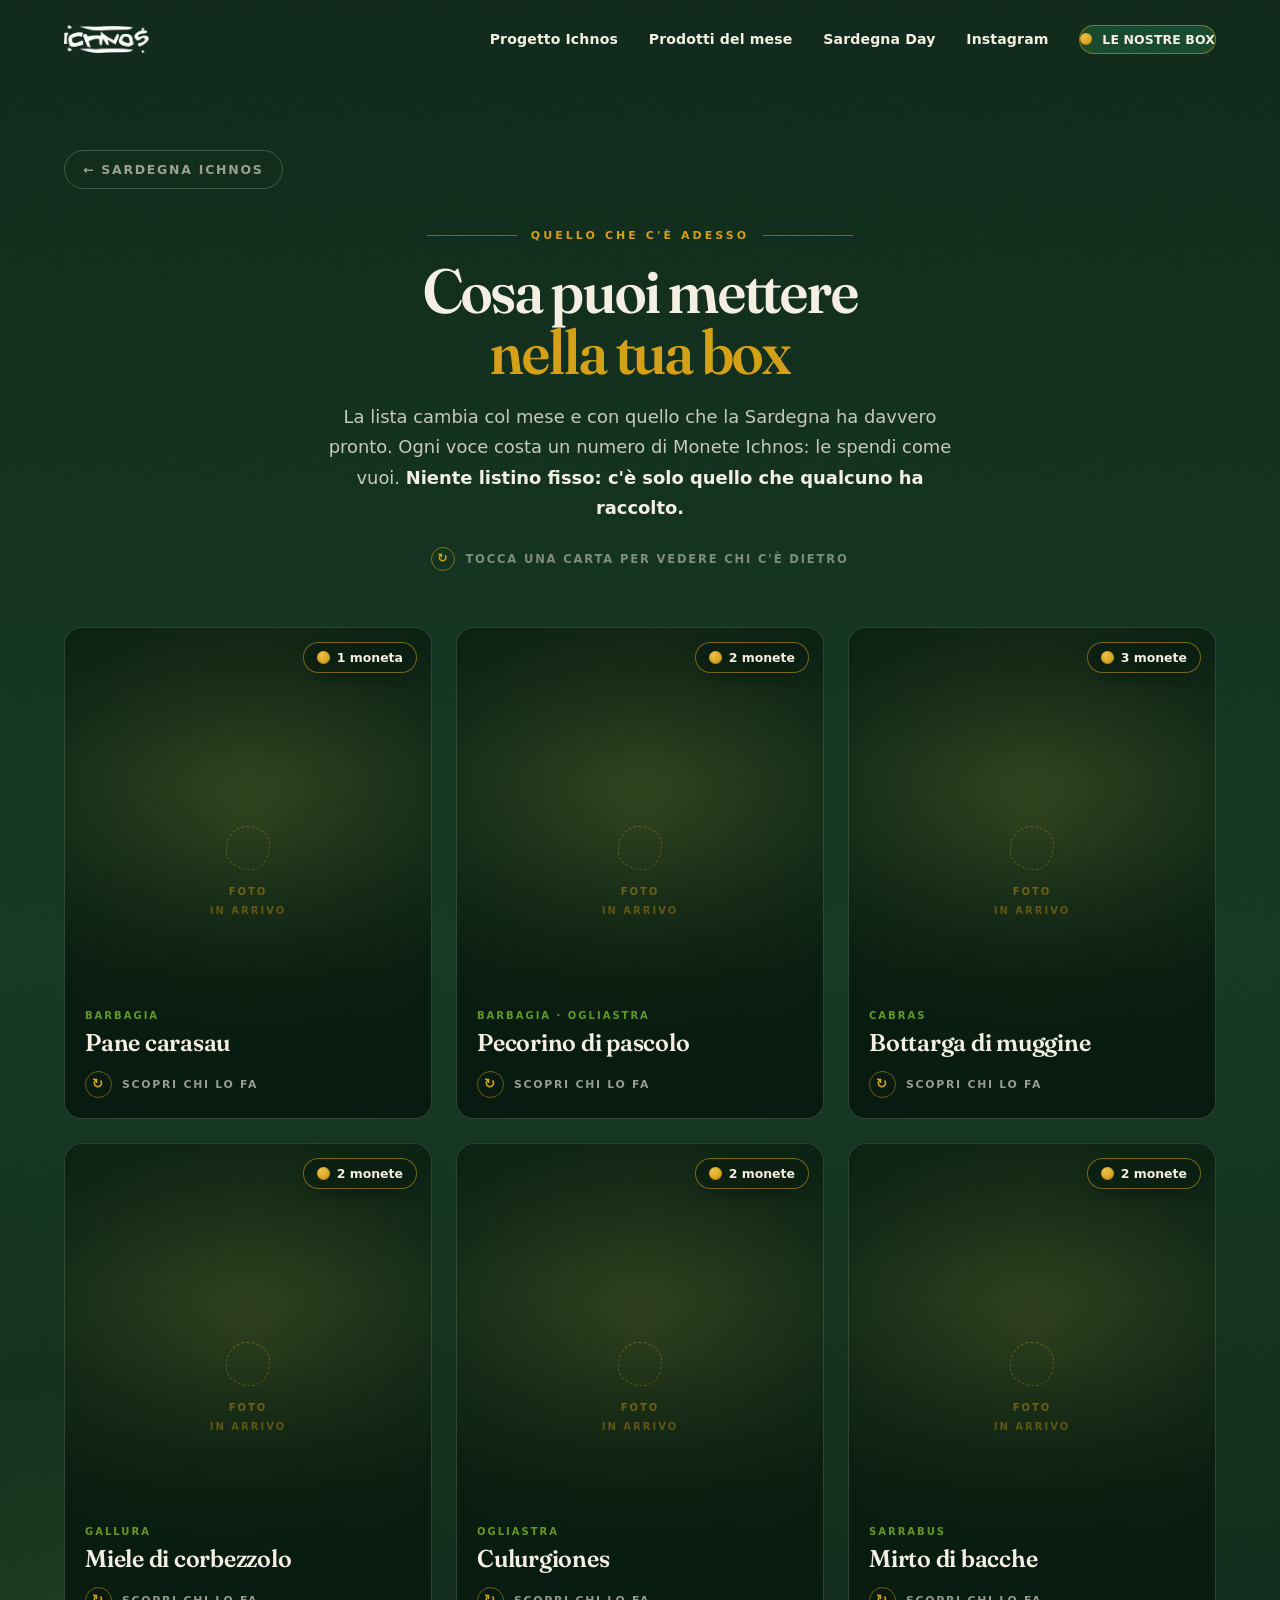
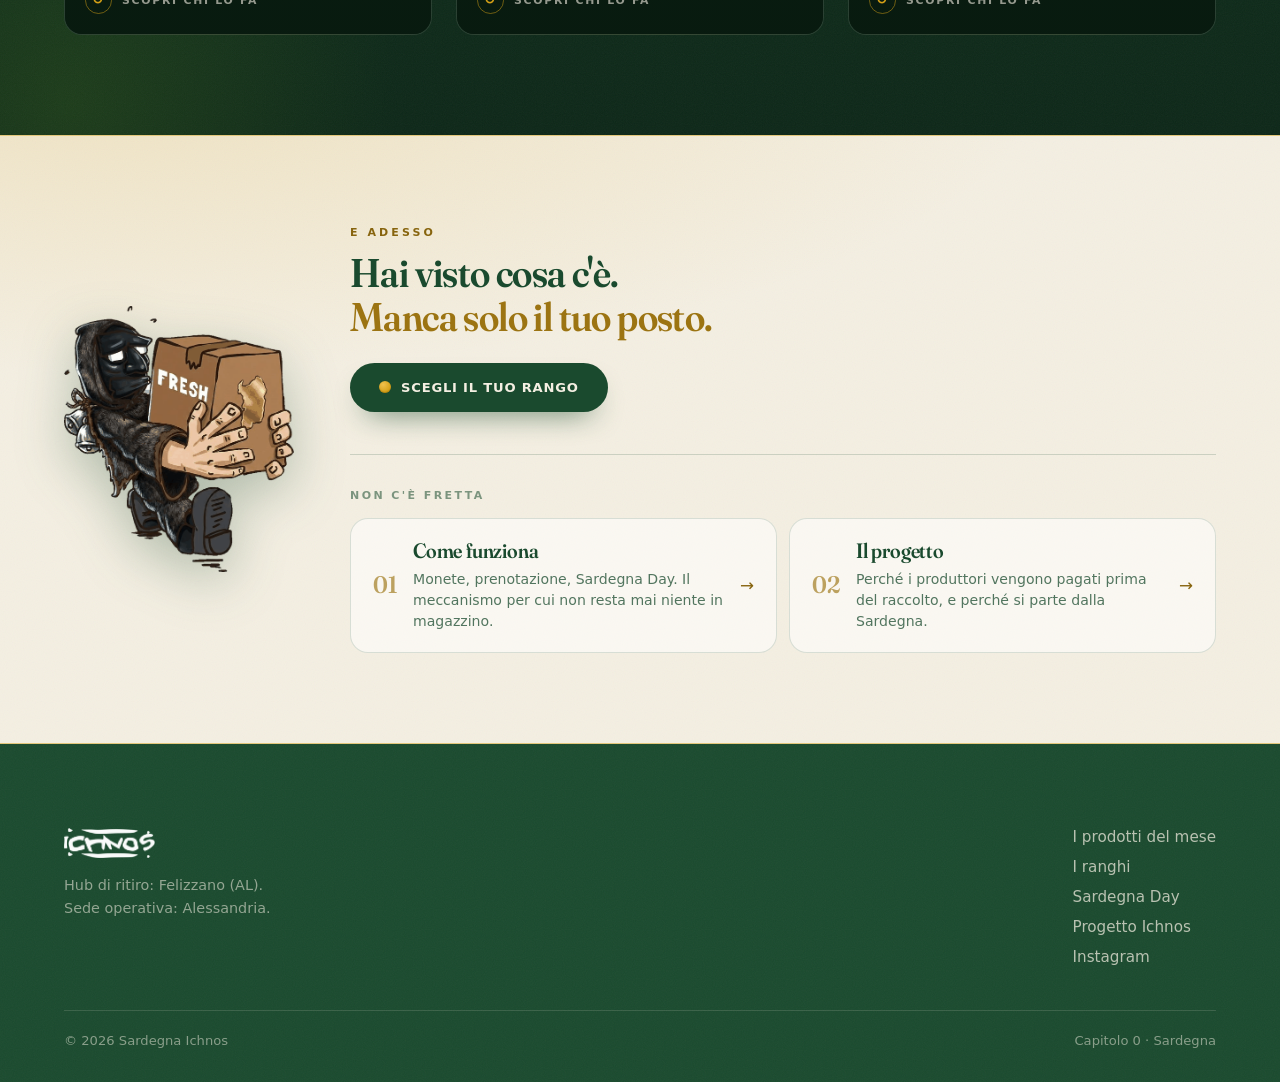
==== commit ed432755: "Update prodotti.html" ====
--- a/prodotti.html
+++ b/prodotti.html
@@ -750,9 +750,9 @@
     </a>
 
     <nav class="ichnav-linee" aria-label="Principale">
+     <a href="progetto.html">Progetto Ichnos</a>
       <a href="#prodotti-del-mese">Prodotti del mese</a>
       <a href="index.html#sardegna-day">Sardegna Day</a>
-      <a href="progetto.html">Progetto Ichnos</a>
       <a href="https://instagram.com/projectichnos" target="_blank" rel="noopener">Instagram</a>
       <a href="index.html#ranghi" class="ichnav-box"><span class="gettone" aria-hidden="true"></span>Le nostre BOX</a>
     </nav>
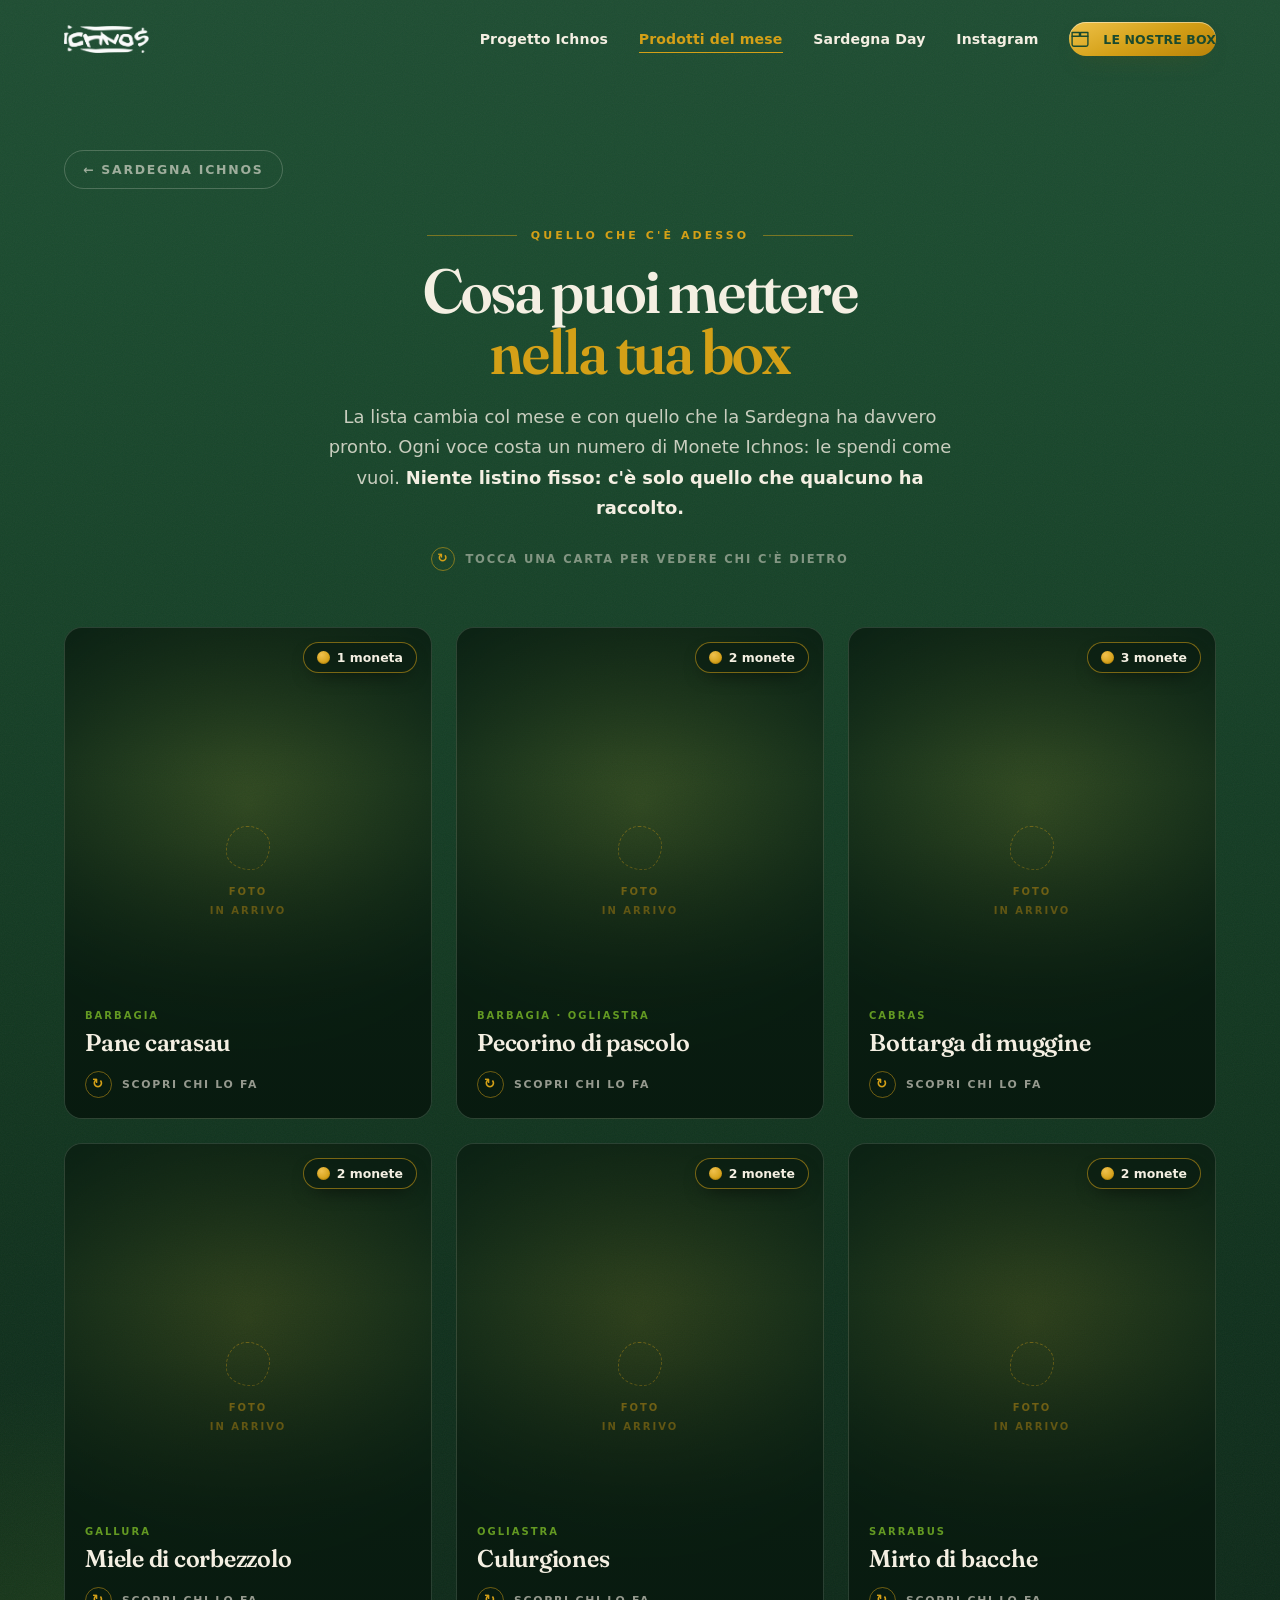
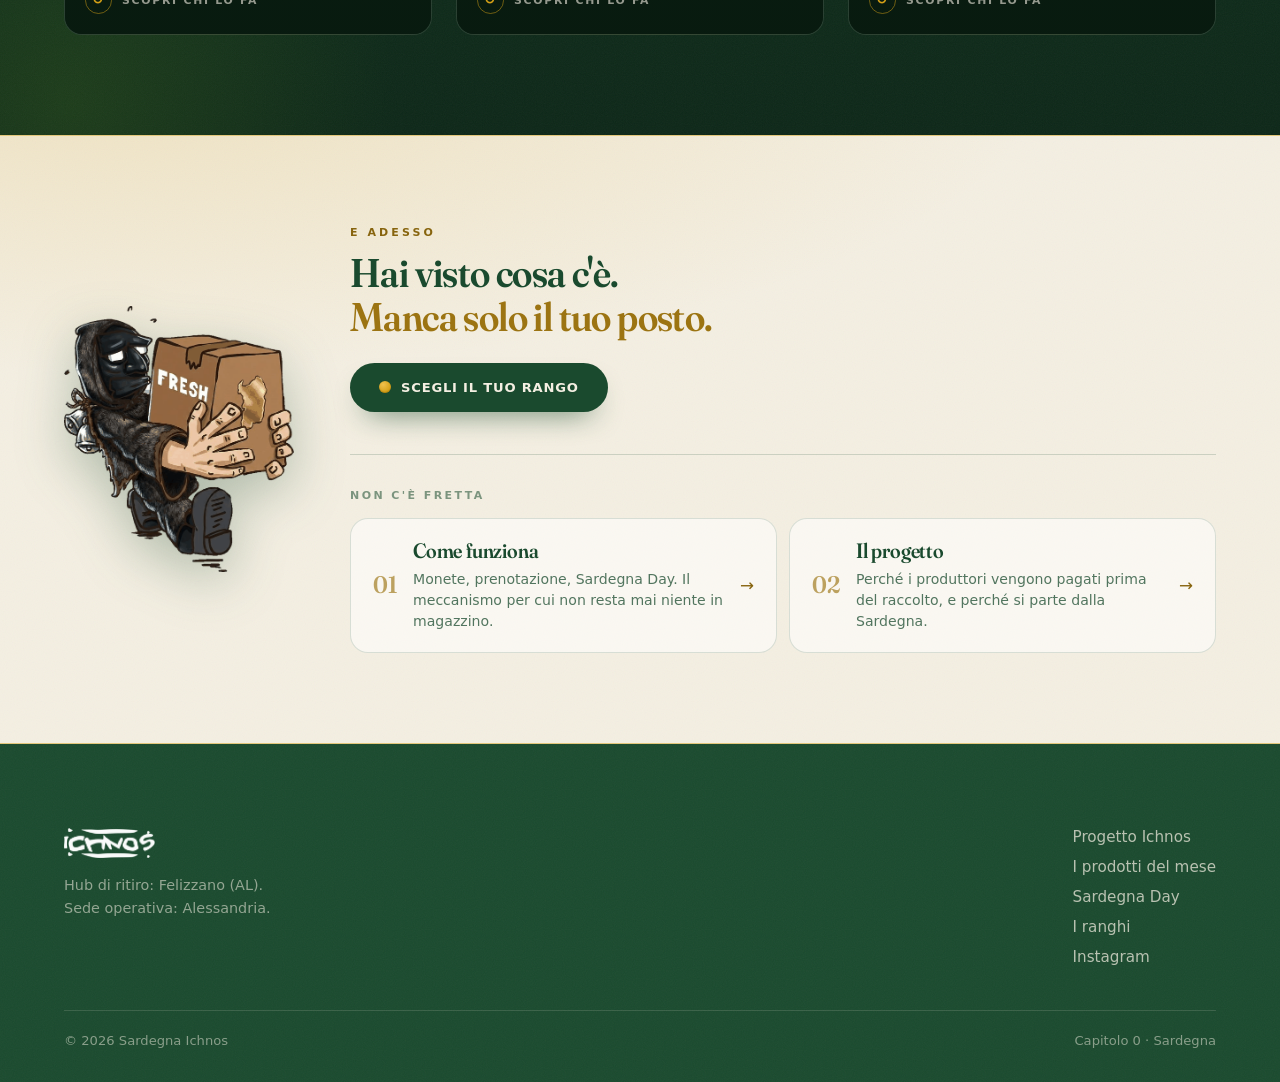
==== commit 28ce0cd2: "Update prodotti.html" ====
--- a/prodotti.html
+++ b/prodotti.html
@@ -40,12 +40,14 @@
 
 /* ═══════════════ 1. BASE E VARIABILI ═══════════════ */
 :root{
-  /* Palette brand */
+  /* Palette brand — identica a index.html */
   --verde-scuro:#1a4a2e;
   --verde-chiaro:#639922;   /* allineato al verde brand usato nei Ranghi */
   --oro:#D4A017;
   --inchiostro:#0d2718;     /* derivata: fondo profondo per il contrasto */
   --panna:#F4EFE2;          /* derivata: bianco caldo, leggibile sul verde */
+  --oro-scuro:#9a6a0d;      /* derivata: l'oro di marca su fondo panna sarebbe illeggibile */
+  --verde-alto:#1e4d32;     /* derivata: il verde su cui galleggia la barra in index */
 
   --font: system-ui, -apple-system, "Segoe UI", Roboto, sans-serif;
   --display: "Fraunces", Georgia, "Times New Roman", serif;
@@ -119,33 +121,65 @@
 }
 .ichnav-linee a:hover{color:var(--oro)}
 .ichnav-linee a:hover::after{right:0}
-
-/* ── tasto LE NOSTRE BOX: pastiglia col gettone d'oro ── */
+/* la voce della pagina in cui sei: sottolineata d'oro, ferma */
+.ichnav-linee a[aria-current="page"]{color:var(--oro)}
+.ichnav-linee a[aria-current="page"]::after{right:0}
+
+/* ── tasto LE NOSTRE BOX: la scatola di cartone che si apre ── */
 .ichnav-box{
-  display:inline-flex; align-items:center; gap:10px;
-  padding:12px 22px 12px 17px;
+  display:inline-flex; align-items:center; gap:12px;
+  padding:13px 28px 13px 21px;
   border-radius:999px;
-  background:var(--verde-scuro);
-  color:var(--panna)!important;
-  border:1.5px solid rgba(212,160,23,.55);
-  font-size:.78rem!important; font-weight:800; letter-spacing:.09em; text-transform:uppercase;
-  box-shadow:0 12px 28px -16px rgba(13,39,24,.95);
-  transition:background .3s ease, color .3s ease, border-color .3s ease,
-             transform .25s ease, box-shadow .3s ease;
+  background:linear-gradient(158deg,#eec24a 0%,var(--oro) 52%,#b98209 100%);
+  color:var(--verde-scuro)!important;
+  border:0;
+  font-size:.78rem!important; font-weight:800; letter-spacing:.085em; text-transform:uppercase;
+  box-shadow:inset 0 1px 0 rgba(255,255,255,.45), 0 10px 24px -14px rgba(120,85,0,.55);
+  transition:transform .3s cubic-bezier(.2,.8,.3,1), box-shadow .3s ease, filter .3s ease;
+  -webkit-tap-highlight-color:transparent;
 }
 .ichnav-box::after{display:none}
 .ichnav-box:hover{
-  background:var(--oro); color:var(--verde-scuro)!important; border-color:var(--oro);
   transform:translateY(-2px);
-  box-shadow:0 18px 34px -16px rgba(212,160,23,.9);
-}
+  filter:brightness(1.06);
+  box-shadow:inset 0 1px 0 rgba(255,255,255,.5), 0 18px 32px -14px rgba(120,85,0,.55);
+}
+.ichnav-box:active{transform:translateY(0) scale(.97)}
+
+/* la scatola */
+.scatola{
+  width:22px; height:22px; flex:none; overflow:visible;
+  fill:none; stroke:currentColor;
+  stroke-width:2; stroke-linecap:round; stroke-linejoin:round;
+}
+.scatola-aletta{transition:transform .42s cubic-bezier(.34,1.24,.5,1)}
+.scatola-aletta--sx{transform-box:view-box; transform-origin:4.5px 12px}
+.scatola-aletta--dx{transform-box:view-box; transform-origin:27.5px 12px}
+.scatola-moneta{fill:currentColor; stroke:none; transition:transform .46s cubic-bezier(.2,1.4,.4,1)}
+
+/* si apre: mouse, tastiera, dito */
+.ichnav-box:hover .scatola-aletta--sx,
+.ichnav-box:focus-visible .scatola-aletta--sx,
+.ichnav-box:active .scatola-aletta--sx{transform:rotate(-78deg)}
+.ichnav-box:hover .scatola-aletta--dx,
+.ichnav-box:focus-visible .scatola-aletta--dx,
+.ichnav-box:active .scatola-aletta--dx{transform:rotate(78deg)}
+.ichnav-box:hover .scatola-moneta,
+.ichnav-box:focus-visible .scatola-moneta,
+.ichnav-box:active .scatola-moneta{transform:translateY(-12px)}
+
+/* al clic si spalanca prima di partire */
+.ichnav-box.apre{transform:translateY(-1px) scale(1.02)}
+.ichnav-box.apre .scatola-aletta--sx{transform:rotate(-118deg)}
+.ichnav-box.apre .scatola-aletta--dx{transform:rotate(118deg)}
+.ichnav-box.apre .scatola-moneta{transform:translateY(-14.5px)}
+
+/* il gettone resta: lo usano la CTA del menu telefono e il tasto "Scegli il tuo rango" */
 .gettone{
   width:12px; height:12px; border-radius:50%; flex:none;
   background:radial-gradient(circle at 35% 30%,#f0c14d,var(--oro) 70%);
   box-shadow:inset 0 -1px 1px rgba(120,85,0,.35);
-  transition:background .3s ease, transform .3s ease;
-}
-.ichnav-box:hover .gettone{background:var(--verde-scuro); transform:scale(1.2)}
+}
 
 /* ── tasto menu / chiudi ──────────────────────────────────────
    Chiuso: due trattini.  Aperto: pastiglia con scritto CHIUDI e la ✕.
@@ -214,6 +248,8 @@
 .ichnav-menu.aperto .ichnav-voce:nth-child(2){transition-delay:.22s}
 .ichnav-menu.aperto .ichnav-voce:nth-child(3){transition-delay:.28s}
 .ichnav-menu.aperto .ichnav-voce:nth-child(4){transition-delay:.34s}
+/* la voce della pagina in cui sei */
+.ichnav-voce[aria-current="page"] .ichnav-etichetta{color:var(--oro)}
 
 .ichnav-etichetta{font-size:clamp(1.6rem,7vw,2.4rem); font-weight:800; letter-spacing:-.03em; line-height:1.05}
 .ichnav-nota{
@@ -284,9 +320,16 @@
 
 
 /* ═══════════════ 3. LE CARTE DEI PRODOTTI ═══════════════ */
+/* Il gradiente parte dal verde su cui galleggia la barra in index
+   (--verde-alto) e scende verso l'inchiostro: così passando da una
+   pagina all'altra la barra non cambia mai fondo. */
 .pdm{
   position:relative; overflow:hidden;
-  background:linear-gradient(180deg,var(--inchiostro) 0%,#123720 55%,var(--inchiostro) 100%);
+  background:linear-gradient(180deg,
+    var(--verde-alto) 0%,
+    var(--verde-scuro) 16%,
+    #123720 58%,
+    var(--inchiostro) 100%);
   color:var(--panna); font-family:var(--font);
   padding:clamp(72px,10vw,116px) clamp(20px,5vw,72px) clamp(64px,9vw,100px);
 }
@@ -741,6 +784,8 @@
 
 <!-- ████████████████████████████████████████████████████████████
      BARRA DI NAVIGAZIONE
+     Ordine fisso in tutto il sito:
+     Progetto Ichnos · Prodotti del mese · Sardegna Day · Instagram · BOX
      ████████████████████████████████████████████████████████████ -->
 <header class="ichnav" id="ichnav">
   <div class="ichnav-barra">
@@ -750,11 +795,20 @@
     </a>
 
     <nav class="ichnav-linee" aria-label="Principale">
-     <a href="progetto.html">Progetto Ichnos</a>
-      <a href="#prodotti-del-mese">Prodotti del mese</a>
+      <a href="progetto.html">Progetto Ichnos</a>
+      <a href="#prodotti-del-mese" aria-current="page">Prodotti del mese</a>
       <a href="index.html#sardegna-day">Sardegna Day</a>
       <a href="https://instagram.com/projectichnos" target="_blank" rel="noopener">Instagram</a>
-      <a href="index.html#ranghi" class="ichnav-box"><span class="gettone" aria-hidden="true"></span>Le nostre BOX</a>
+      <a href="index.html#ranghi" class="ichnav-box">
+        <svg class="scatola" viewBox="0 0 32 32" aria-hidden="true">
+          <defs><clipPath id="ichBocca"><rect x="-10" y="-22" width="52" height="34"/></clipPath></defs>
+          <g clip-path="url(#ichBocca)"><circle class="scatola-moneta" cx="16" cy="17" r="4.4"/></g>
+          <path d="M4.5 12v12A2.5 2.5 0 0 0 7 26.5h18a2.5 2.5 0 0 0 2.5-2.5V12"/>
+          <path class="scatola-aletta scatola-aletta--sx" d="M4.5 12V6.6h10.7V12z"/>
+          <path class="scatola-aletta scatola-aletta--dx" d="M27.5 12V6.6H16.8V12z"/>
+        </svg>
+        Le nostre BOX
+      </a>
     </nav>
 
     <button class="ichnav-tasto" id="ichnavTasto" aria-expanded="false"
@@ -767,7 +821,13 @@
 
 <nav class="ichnav-menu" id="ichnavMenu" aria-label="Menu">
   <div class="ichnav-lista">
-    <a class="ichnav-voce" href="#prodotti-del-mese">
+    <a class="ichnav-voce" href="progetto.html">
+      <span class="ichnav-etichetta">Progetto Ichnos
+        <span class="ichnav-nota">Il metodo, il sigillo, le prossime regioni</span>
+      </span>
+      <span class="ichnav-freccia" aria-hidden="true">→</span>
+    </a>
+    <a class="ichnav-voce" href="#prodotti-del-mese" aria-current="page">
       <span class="ichnav-etichetta">Prodotti del mese
         <span class="ichnav-nota">Cosa arriva nella box di questo mese</span>
       </span>
@@ -776,12 +836,6 @@
     <a class="ichnav-voce" href="index.html#sardegna-day">
       <span class="ichnav-etichetta">Sardegna Day
         <span class="ichnav-nota">Il ciclo del mese, dal vivo</span>
-      </span>
-      <span class="ichnav-freccia" aria-hidden="true">→</span>
-    </a>
-    <a class="ichnav-voce" href="progetto.html">
-      <span class="ichnav-etichetta">Progetto Ichnos
-        <span class="ichnav-nota">Il metodo, il sigillo, le prossime regioni</span>
       </span>
       <span class="ichnav-freccia" aria-hidden="true">→</span>
     </a>
@@ -1194,10 +1248,10 @@
         </p>
       </div>
       <nav class="ichfoot-link" aria-label="Collegamenti">
+        <a href="progetto.html">Progetto Ichnos</a>
         <a href="#prodotti-del-mese">I prodotti del mese</a>
+        <a href="index.html#sardegna-day">Sardegna Day</a>
         <a href="index.html#ranghi">I ranghi</a>
-        <a href="index.html#sardegna-day">Sardegna Day</a>
-        <a href="progetto.html">Progetto Ichnos</a>
         <a href="https://instagram.com/projectichnos" target="_blank" rel="noopener">Instagram</a>
       </nav>
     </div>
@@ -1317,6 +1371,33 @@
 })();
 </script>
 
+<!-- ── il tasto BOX: la scatola si apre, poi porta ai ranghi ── -->
+<script>
+(function(){
+  var calmo = matchMedia('(prefers-reduced-motion: reduce)').matches;
+  document.querySelectorAll('.ichnav-box').forEach(function(t){
+    t.addEventListener('click', function(ev){
+      /* clic con tasti modificatori o rotellina: lascia fare al browser */
+      if (ev.metaKey || ev.ctrlKey || ev.shiftKey || ev.altKey || ev.button !== 0) return;
+      var h = t.getAttribute('href') || '';
+      if (!h || calmo) return;
+
+      var interno = h.charAt(0) === '#' && h.length > 1;
+      var meta = interno ? document.getElementById(h.slice(1)) : null;
+      if (interno && !meta) return;   /* ancora morta: non bloccare niente */
+
+      ev.preventDefault();
+      t.classList.add('apre');
+      setTimeout(function(){
+        if (meta) meta.scrollIntoView({ behavior:'smooth', block:'start' });
+        else location.href = h;
+      }, 340);
+      setTimeout(function(){ t.classList.remove('apre'); }, 1100);
+    });
+  });
+})();
+</script>
+
 <!-- ── comparsa delle carte ── -->
 <script>
 (function () {
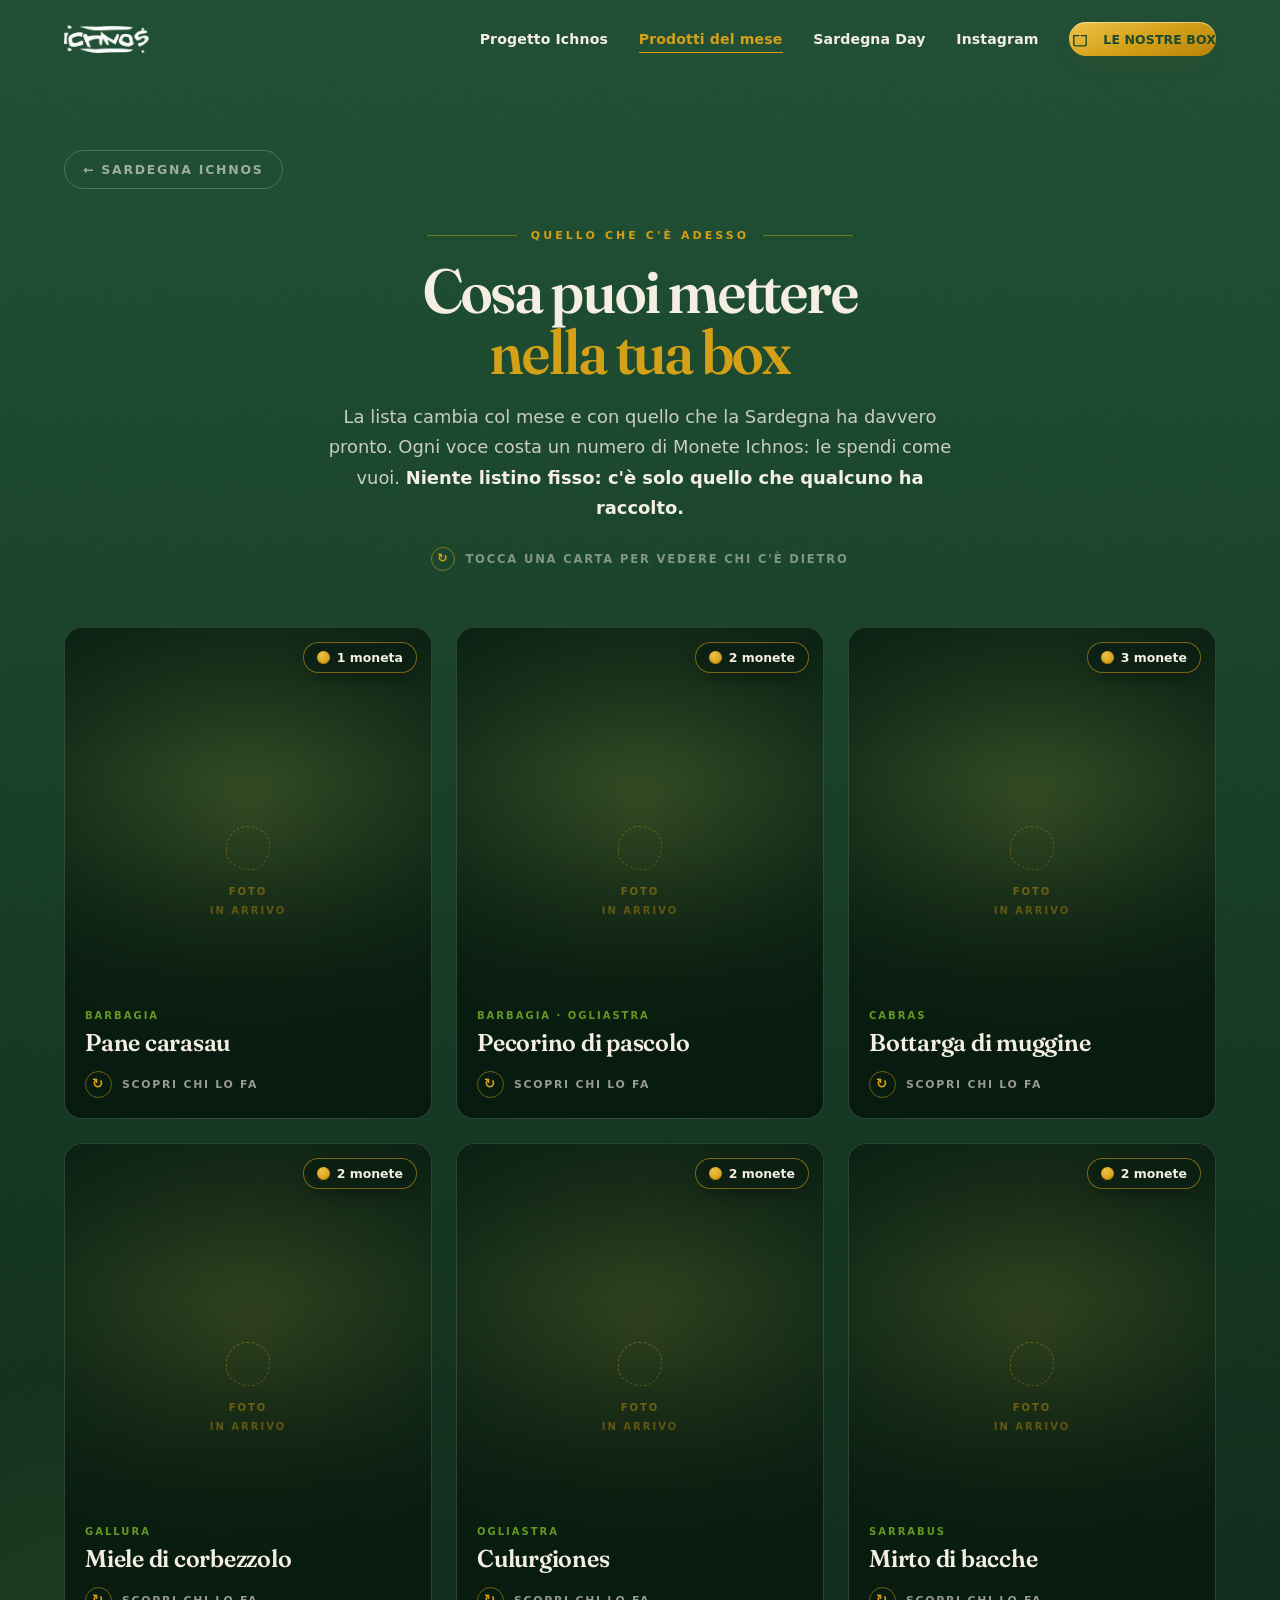
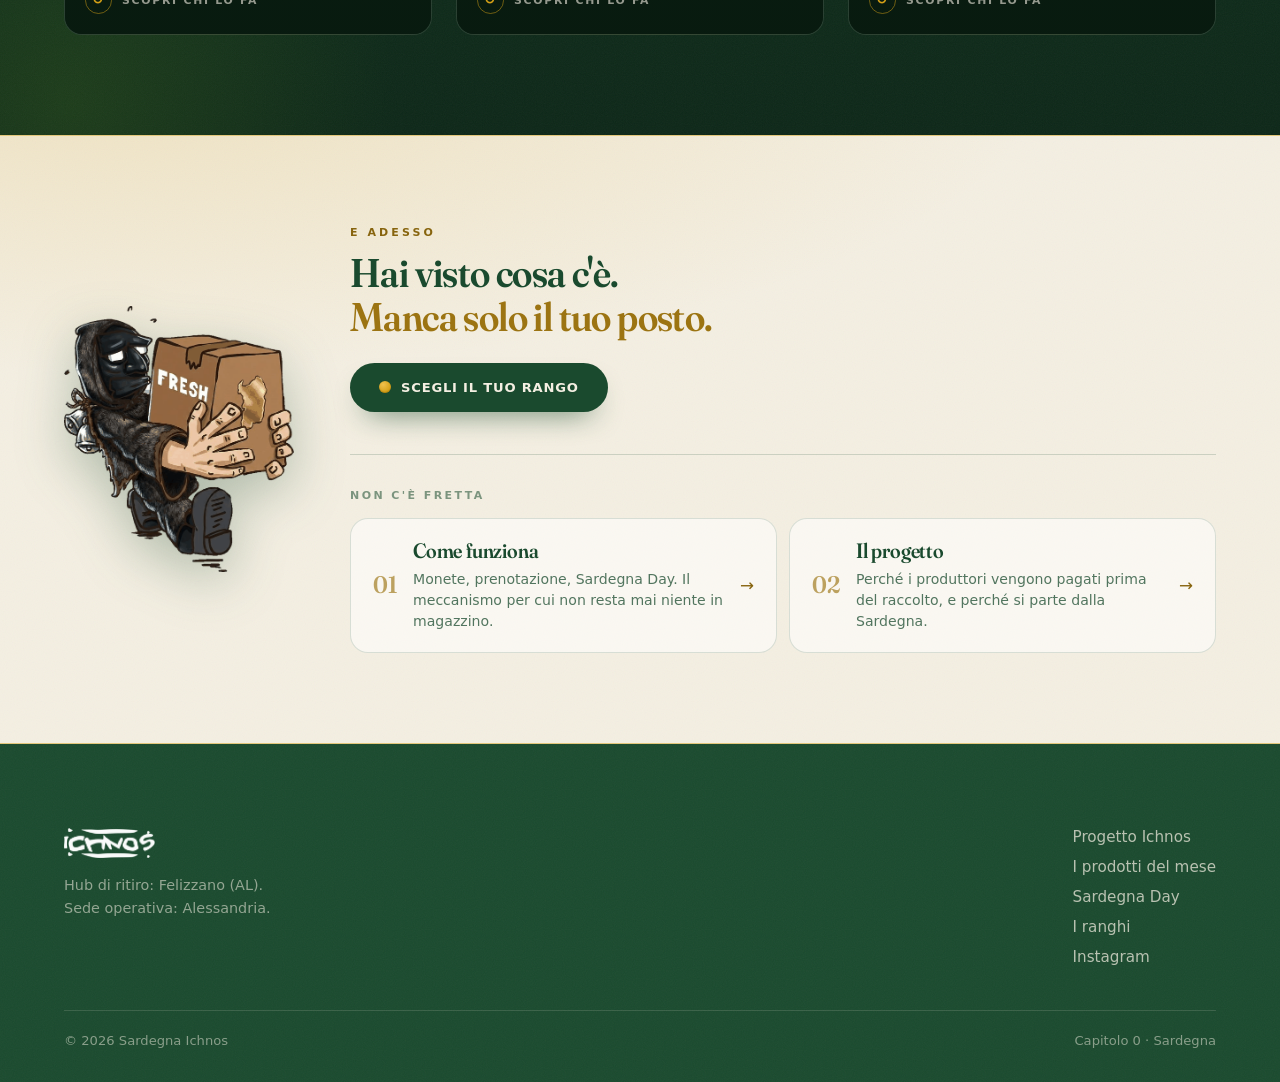
==== commit d9c5ad1c: "Update prodotti.html" ====
--- a/prodotti.html
+++ b/prodotti.html
@@ -6,15 +6,15 @@
 
 <title>I prodotti del mese — Sardegna Ichnos</title>
 <meta name="description" content="Cosa puoi mettere nella tua box questo mese: prodotti sardi da piccoli produttori, con il costo in Monete Ichnos. Si raccoglie solo ciò che è già prenotato.">
-<link rel="canonical" href="https://samuelgavelli.github.io/ichnos-sito/prodotti.html">
+<link rel="canonical" href="https://projectichnos.samuel-gavelli.workers.dev/prodotti.html">
 
 <meta property="og:type" content="website">
 <meta property="og:locale" content="it_IT">
 <meta property="og:site_name" content="Sardegna Ichnos">
-<meta property="og:url" content="https://samuelgavelli.github.io/ichnos-sito/prodotti.html">
+<meta property="og:url" content="https://projectichnos.samuel-gavelli.workers.dev/prodotti.html">
 <meta property="og:title" content="I prodotti del mese — Sardegna Ichnos">
 <meta property="og:description" content="Quello che c'è adesso: prodotti sardi da piccoli produttori, col costo in Monete Ichnos.">
-<meta property="og:image" content="https://samuelgavelli.github.io/ichnos-sito/img/og-ichnos.jpg">
+<meta property="og:image" content="https://projectichnos.samuel-gavelli.workers.dev/img/og-ichnos.jpg">
 <meta property="og:image:width" content="1200">
 <meta property="og:image:height" content="630">
 <meta name="twitter:card" content="summary_large_image">
@@ -148,31 +148,64 @@
 
 /* la scatola */
 .scatola{
-  width:22px; height:22px; flex:none; overflow:visible;
-  fill:none; stroke:currentColor;
-  stroke-width:2; stroke-linecap:round; stroke-linejoin:round;
-}
-.scatola-aletta{transition:transform .42s cubic-bezier(.34,1.24,.5,1)}
-.scatola-aletta--sx{transform-box:view-box; transform-origin:4.5px 12px}
-.scatola-aletta--dx{transform-box:view-box; transform-origin:27.5px 12px}
-.scatola-moneta{fill:currentColor; stroke:none; transition:transform .46s cubic-bezier(.2,1.4,.4,1)}
+  width:22px;height:22px;flex:none;overflow:visible;
+  fill:none;stroke:currentColor;
+  stroke-width:2;stroke-linecap:round;stroke-linejoin:round;
+}
+/* Le due alette. A riposo chiudono il coperchio e lasciano al centro la
+   fessura del cartone: e' quella che fa leggere il disegno come scatola
+   e non come rettangolo. Il perno di rotazione sta sul bordo del corpo. */
+.scatola-aletta{
+  transform-box:view-box;
+  transition:transform .44s cubic-bezier(.34,1.18,.44,1);
+}
+.scatola-aletta--sx{transform-origin:7px 11px}
+.scatola-aletta--dx{transform-origin:25px 11px}
+/* La moneta sta davvero dentro la scatola: la maschera la mostra solo
+   quando ha superato il bordo. Sotto quella riga non esiste. */
+.scatola-moneta{
+  fill:currentColor;stroke:none;
+  transition:transform .52s cubic-bezier(.2,1.32,.4,1);
+}
 
 /* si apre: mouse, tastiera, dito */
 .ichnav-box:hover .scatola-aletta--sx,
 .ichnav-box:focus-visible .scatola-aletta--sx,
-.ichnav-box:active .scatola-aletta--sx{transform:rotate(-78deg)}
+.ichnav-box:active .scatola-aletta--sx,
+.ichnav-cta:hover .scatola-aletta--sx,
+.ichnav-cta:focus-visible .scatola-aletta--sx,
+.ichnav-cta:active .scatola-aletta--sx{transform:rotate(-132deg)}
+
 .ichnav-box:hover .scatola-aletta--dx,
 .ichnav-box:focus-visible .scatola-aletta--dx,
-.ichnav-box:active .scatola-aletta--dx{transform:rotate(78deg)}
+.ichnav-box:active .scatola-aletta--dx,
+.ichnav-cta:hover .scatola-aletta--dx,
+.ichnav-cta:focus-visible .scatola-aletta--dx,
+.ichnav-cta:active .scatola-aletta--dx{transform:rotate(132deg)}
+
 .ichnav-box:hover .scatola-moneta,
 .ichnav-box:focus-visible .scatola-moneta,
-.ichnav-box:active .scatola-moneta{transform:translateY(-12px)}
+.ichnav-box:active .scatola-moneta,
+.ichnav-cta:hover .scatola-moneta,
+.ichnav-cta:focus-visible .scatola-moneta,
+.ichnav-cta:active .scatola-moneta{transform:translateY(-11.5px)}
 
 /* al clic si spalanca prima di partire */
 .ichnav-box.apre{transform:translateY(-1px) scale(1.02)}
-.ichnav-box.apre .scatola-aletta--sx{transform:rotate(-118deg)}
-.ichnav-box.apre .scatola-aletta--dx{transform:rotate(118deg)}
-.ichnav-box.apre .scatola-moneta{transform:translateY(-14.5px)}
+.ichnav-box.apre .scatola-aletta--sx{transform:rotate(-141deg)}
+.ichnav-box.apre .scatola-aletta--dx{transform:rotate(141deg)}
+.ichnav-box.apre .scatola-moneta{transform:translateY(-12.6px)}
+
+/* Sul telefono non esiste il passaggio del mouse: la scatola del menu si
+   apre da sola appena la cascata ha finito di scendere. */
+.ichnav-cta .scatola{width:21px;height:21px}
+.ichnav-menu.aperto .ichnav-cta .scatola-aletta--sx{transform:rotate(-132deg);transition-delay:.5s}
+.ichnav-menu.aperto .ichnav-cta .scatola-aletta--dx{transform:rotate(132deg);transition-delay:.5s}
+.ichnav-menu.aperto .ichnav-cta .scatola-moneta{transform:translateY(-11.5px);transition-delay:.58s}
+
+@media (prefers-reduced-motion:reduce){
+  .scatola-aletta,.scatola-moneta{transition:none}
+}
 
 /* il gettone resta: lo usano la CTA del menu telefono e il tasto "Scegli il tuo rango" */
 .gettone{
@@ -580,7 +613,7 @@
     margin-right:calc(clamp(20px,5vw,72px) * -1);
     padding:4px clamp(20px,5vw,72px);
     overflow-x:auto; overscroll-behavior-x:contain;
-    scroll-snap-type:x mandatory;
+    scroll-snap-type:x proximity;
     scroll-padding-left:clamp(20px,5vw,72px);
     -webkit-overflow-scrolling:touch; scrollbar-width:none;
   }
@@ -801,11 +834,11 @@
       <a href="https://instagram.com/projectichnos" target="_blank" rel="noopener">Instagram</a>
       <a href="index.html#ranghi" class="ichnav-box">
         <svg class="scatola" viewBox="0 0 32 32" aria-hidden="true">
-          <defs><clipPath id="ichBocca"><rect x="-10" y="-22" width="52" height="34"/></clipPath></defs>
-          <g clip-path="url(#ichBocca)"><circle class="scatola-moneta" cx="16" cy="17" r="4.4"/></g>
-          <path d="M4.5 12v12A2.5 2.5 0 0 0 7 26.5h18a2.5 2.5 0 0 0 2.5-2.5V12"/>
-          <path class="scatola-aletta scatola-aletta--sx" d="M4.5 12V6.6h10.7V12z"/>
-          <path class="scatola-aletta scatola-aletta--dx" d="M27.5 12V6.6H16.8V12z"/>
+          <defs><clipPath id="ichBocca"><rect x="0" y="0" width="32" height="13.2"/></clipPath></defs>
+          <g clip-path="url(#ichBocca)"><circle class="scatola-moneta" cx="16" cy="18" r="3.7"/></g>
+          <path d="M7 11v12.6a2.4 2.4 0 0 0 2.4 2.4h13.2a2.4 2.4 0 0 0 2.4-2.4V11"/>
+          <path class="scatola-aletta scatola-aletta--sx" d="M7 11h7.4"/>
+          <path class="scatola-aletta scatola-aletta--dx" d="M25 11h-7.4"/>
         </svg>
         Le nostre BOX
       </a>
@@ -846,7 +879,13 @@
       <span class="ichnav-freccia" aria-hidden="true">→</span>
     </a>
 
-    <a class="ichnav-cta" href="index.html#ranghi"><span class="gettone" aria-hidden="true"></span>Le nostre BOX</a>
+    <a class="ichnav-cta" href="index.html#ranghi"><svg class="scatola" viewBox="0 0 32 32" aria-hidden="true">
+        <defs><clipPath id="ichBoccaMenu"><rect x="0" y="0" width="32" height="13.2"/></clipPath></defs>
+        <g clip-path="url(#ichBoccaMenu)"><circle class="scatola-moneta" cx="16" cy="18" r="3.7"/></g>
+        <path d="M7 11v12.6a2.4 2.4 0 0 0 2.4 2.4h13.2a2.4 2.4 0 0 0 2.4-2.4V11"/>
+        <path class="scatola-aletta scatola-aletta--sx" d="M7 11h7.4"/>
+        <path class="scatola-aletta scatola-aletta--dx" d="M25 11h-7.4"/>
+      </svg>Le nostre BOX</a>
 
     <!-- secondo modo per uscire: in fondo, dove arriva il pollice -->
     <button class="ichnav-torna" type="button" id="ichnavTorna">&larr; Torna alla pagina</button>
@@ -1495,5 +1534,152 @@
 })();
 </script>
 
+
+<!-- ═══════════════════════════════════════════════════════════════
+     ICHNOS × TALLY — comportamento del popup
+     Il form vive dentro un iframe di tally.so: i colori si cambiano
+     solo dal pannello di Tally. Da qui si governa tutto il resto:
+     la pagina non scorre più dietro al popup, il velo è verde Ichnos
+     e le misure cambiano fra schermo grande e telefono.
+     ═══════════════════════════════════════════════════════════════ -->
+<style>
+  /* pagina ferma mentre il popup è aperto (metodo che regge anche su iOS) */
+  html.ich-bloccato{overflow:hidden !important;overscroll-behavior:none}
+  body.ich-bloccato{position:fixed;left:0;width:100%;overflow:hidden !important}
+
+  /* il velo: verde Ichnos al posto del nero di serie */
+  .ich-velo{
+    position:fixed;inset:0;z-index:99998;opacity:0;
+    background:radial-gradient(circle at 50% 38%,rgba(26,74,46,.86),rgba(8,26,15,.95));
+    -webkit-backdrop-filter:blur(3px);backdrop-filter:blur(3px);
+    transition:opacity .3s ease;
+  }
+  .ich-velo.si-vede{opacity:1}
+
+  /* ─── schermo grande ─── */
+  .tally-popup{
+    z-index:99999 !important;
+    left:50% !important;right:auto !important;
+    top:50% !important;bottom:auto !important;
+    transform:translate(-50%,-50%) !important;
+    width:min(680px,calc(100vw - 48px)) !important;
+    max-width:none !important;
+    height:min(86vh,820px) !important;
+    max-height:none !important;
+    border-radius:20px !important;
+    overflow:hidden !important;
+    overscroll-behavior:contain;
+    box-shadow:0 30px 90px -18px rgba(8,26,15,.6);
+  }
+  .tally-popup iframe{
+    width:100% !important;height:100% !important;
+    border:0 !important;display:block;
+  }
+
+  /* ─── telefono: a tutto schermo, senza angoli ─── */
+  @media (max-width:640px){
+    .tally-popup{
+      left:0 !important;top:0 !important;
+      transform:none !important;
+      width:100% !important;
+      height:100dvh !important;
+      border-radius:0 !important;
+      box-shadow:none;
+    }
+  }
+</style>
+
+<script>
+(function(){
+  var y = 0, velo = null, aperto = false, inCoda = false;
+
+  function siVede(el){
+    if (!el) return false;
+    var s = getComputedStyle(el);
+    return s.display !== 'none' && s.visibility !== 'hidden'
+           && el.getBoundingClientRect().height > 0;
+  }
+
+  function blocca(){
+    if (aperto) return;
+    aperto = true;
+    y = window.scrollY || document.documentElement.scrollTop || 0;
+    document.body.style.top = (-y) + 'px';
+    document.documentElement.classList.add('ich-bloccato');
+    document.body.classList.add('ich-bloccato');
+    velo = document.createElement('div');
+    velo.className = 'ich-velo';
+    document.body.appendChild(velo);
+    requestAnimationFrame(function(){ if (velo) velo.classList.add('si-vede'); });
+  }
+
+  function sblocca(){
+    if (!aperto) return;
+    aperto = false;
+    document.documentElement.classList.remove('ich-bloccato');
+    document.body.classList.remove('ich-bloccato');
+    document.body.style.top = '';
+    window.scrollTo(0, y);
+    if (velo){ velo.remove(); velo = null; }
+  }
+
+  function controlla(){
+    inCoda = false;
+    if (siVede(document.querySelector('.tally-popup'))) blocca(); else sblocca();
+  }
+  function programma(){
+    if (inCoda) return;
+    inCoda = true;
+    requestAnimationFrame(controlla);
+  }
+
+  new MutationObserver(programma).observe(document.documentElement, {
+    childList:true, subtree:true, attributes:true, attributeFilter:['style','class']
+  });
+  programma();
+})();
+</script>
+
+<script>
+/* ── SCORRIMENTO VERTICALE LIBERO SUL CAROSELLO PRODOTTI ────────────
+   Su mobile lo snap orizzontale agganciava anche i gesti verticali:
+   la pagina si bloccava e le card si riallineavano di qualche pixel.
+   Se lo swipe risulta verticale, disattiviamo lo snap per la durata
+   del gesto. Nessun preventDefault: listener tutti passive. */
+(function () {
+  var g = document.querySelector('.pdm-griglia');
+  if (!g) return;
+  var x0 = 0, y0 = 0, deciso = false, spento = false, timer = null;
+
+  function ripristina(ritardo) {
+    clearTimeout(timer);
+    timer = setTimeout(function () {
+      g.style.scrollSnapType = ''; spento = false;
+    }, ritardo);
+  }
+
+  g.addEventListener('touchstart', function (e) {
+    var t = e.changedTouches[0];
+    x0 = t.clientX; y0 = t.clientY; deciso = false;
+    clearTimeout(timer);
+  }, { passive: true });
+
+  g.addEventListener('touchmove', function (e) {
+    if (deciso) return;
+    var t = e.changedTouches[0];
+    var dx = Math.abs(t.clientX - x0), dy = Math.abs(t.clientY - y0);
+    if (dx < 6 && dy < 6) return;
+    deciso = true;
+    if (dy > dx) { g.style.scrollSnapType = 'none'; spento = true; }
+  }, { passive: true });
+
+  ['touchend', 'touchcancel'].forEach(function (ev) {
+    g.addEventListener(ev, function () { if (spento) ripristina(600); }, { passive: true });
+  });
+})();
+</script>
+
+<!-- Cloudflare Web Analytics --><script type='module' src='https://static.cloudflareinsights.com/beacon.min.js' data-cf-beacon='{"token": "07d30f26e8a4411fa893eb5cbb07431b"}'></script><!-- End Cloudflare Web Analytics -->
+
 </body>
 </html>
